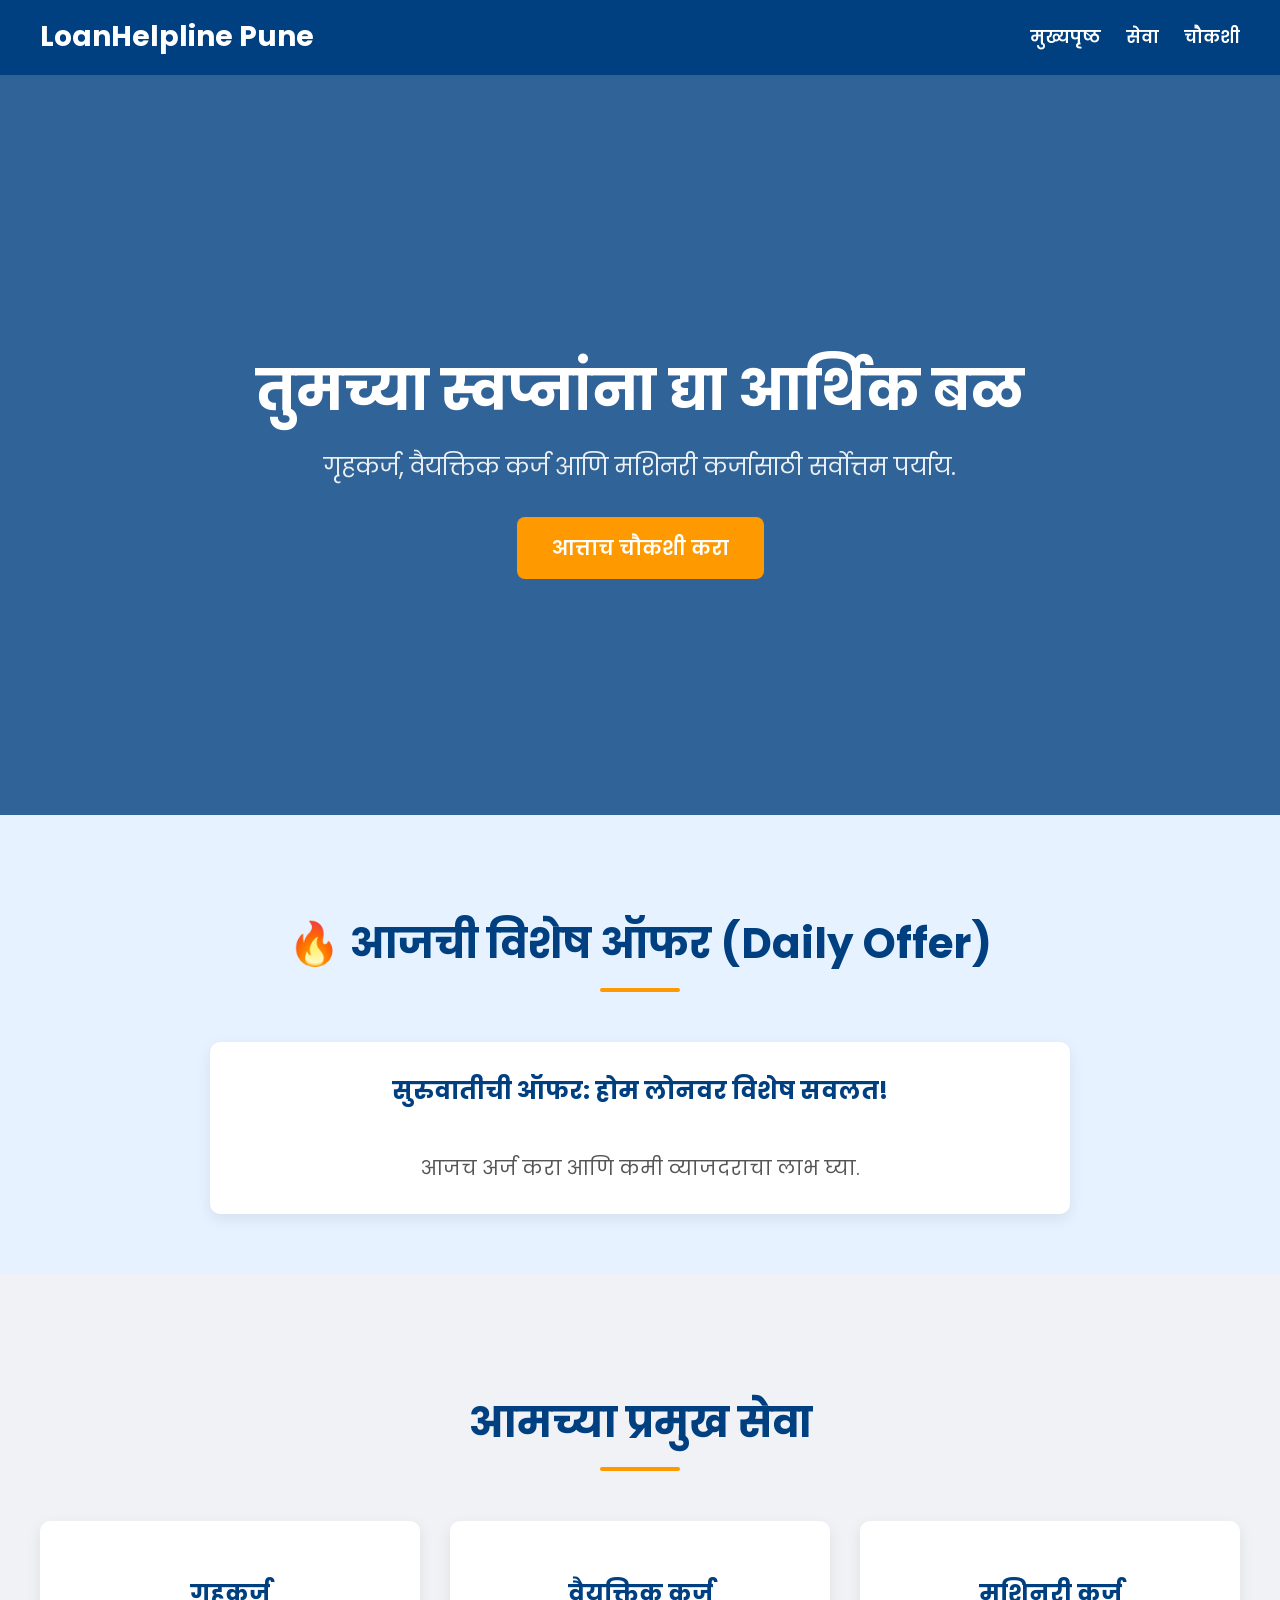
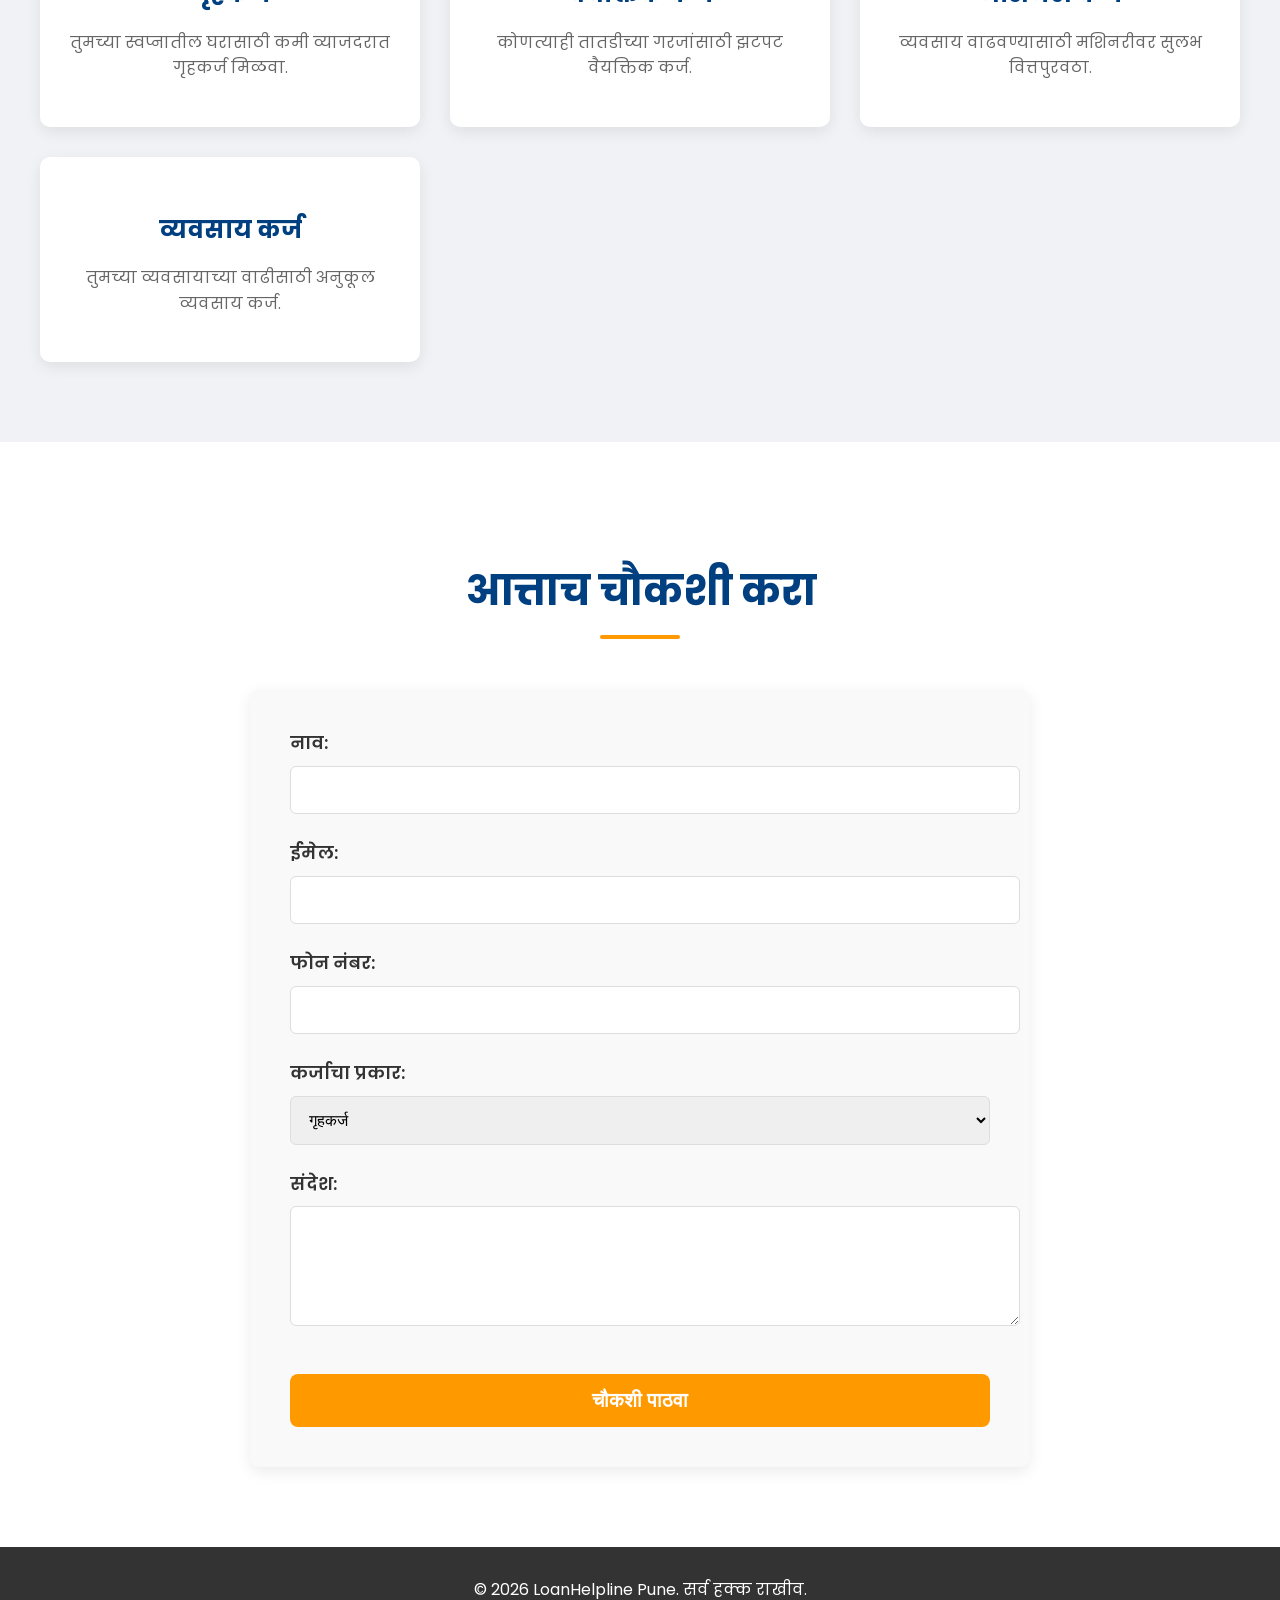
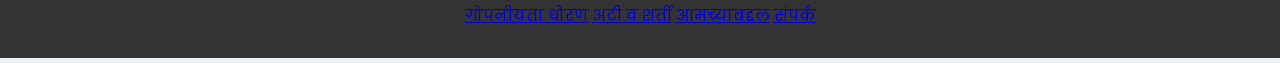
==== index.html @ b3f63c0c "Add professional legal and info pages" ====
<!DOCTYPE html>
<html lang="mr">
<head>
    <meta charset="UTF-8">
    <meta name="viewport" content="width=device-width, initial-scale=1.0">
    <title>LoanHelpline Pune - तुमचा आर्थिक सोबती</title>
    <link rel="stylesheet" href="style.css">
    <link href="https://fonts.googleapis.com/css2?family=Poppins:wght@400;600;700&display=swap" rel="stylesheet">
</head>
<body>
    <header class="main-header">
        <div class="container">
            <div class="logo">LoanHelpline Pune</div>
            <nav>
                <ul>
                    <li><a href="#hero">मुख्यपृष्ठ</a></li>
                    <li><a href="#services">सेवा</a></li>
                    <li><a href="#inquiry"> चौकशी</a></li>
                </ul>
            </nav>
        </div>
    </header>

    <section id="hero" class="hero-section">
        <div class="container">
            <div class="hero-content">
                <h1>तुमच्या स्वप्नांना द्या आर्थिक बळ</h1>
                <p>गृहकर्ज, वैयक्तिक कर्ज आणि मशिनरी कर्जासाठी सर्वोत्तम पर्याय.</p>
                <a href="#inquiry" class="btn btn-primary">आत्ताच चौकशी करा</a>
            </div>
        </div>
    </section>

    <section id="offer" class="offer-section">
        <div class="container">
            <h2 class="section-title">🔥 आजची विशेष ऑफर (Daily Offer)</h2>
            <div id="offer-content" class="offer-card">
                <p id="offer-text">माहिती लोड होत आहे...</p>
            </div>
        </div>
    </section>

    <section id="services" class="services-section">
        <div class="container">
            <h2 class="section-title">आमच्या प्रमुख सेवा</h2>
            <div class="services-grid">
                <div class="service-card">
                    <i class="icon-home"></i>
                    <h3>गृहकर्ज</h3>
                    <p>तुमच्या स्वप्नातील घरासाठी कमी व्याजदरात गृहकर्ज मिळवा.</p>
                </div>
                <div class="service-card">
                    <i class="icon-personal"></i>
                    <h3>वैयक्तिक कर्ज</h3>
                    <p>कोणत्याही तातडीच्या गरजांसाठी झटपट वैयक्तिक कर्ज.</p>
                </div>
                <div class="service-card">
                    <i class="icon-machinery"></i>
                    <h3>मशिनरी कर्ज</h3>
                    <p>व्यवसाय वाढवण्यासाठी मशिनरीवर सुलभ वित्तपुरवठा.</p>
                </div>
                <div class="service-card">
                    <i class="icon-business"></i>
                    <h3>व्यवसाय कर्ज</h3>
                    <p>तुमच्या व्यवसायाच्या वाढीसाठी अनुकूल व्यवसाय कर्ज.</p>
                </div>
            </div>
        </div>
    </section>

    <section id="inquiry" class="inquiry-section">
        <div class="container">
            <h2 class="section-title">आत्ताच चौकशी करा</h2>
            <form id="inquiry-form" class="inquiry-form">
                <div class="form-group">
                    <label for="name">नाव:</label>
                    <input type="text" id="name" name="name" required>
                </div>
                <div class="form-group">
                    <label for="email">ईमेल:</label>
                    <input type="email" id="email" name="email" required>
                </div>
                <div class="form-group">
                    <label for="phone">फोन नंबर:</label>
                    <input type="tel" id="phone" name="phone">
                </div>
                <div class="form-group">
                    <label for="loan-type">कर्जाचा प्रकार:</label>
                    <select id="loan-type" name="loan-type">
                        <option value="home">गृहकर्ज</option>
                        <option value="personal">वैयक्तिक कर्ज</option>
                        <option value="machinery">मशिनरी कर्ज</option>
                        <option value="business">व्यवसाय कर्ज</option>
                        <option value="other">इतर</option>
                    </select>
                </div>
                <div class="form-group">
                    <label for="message">संदेश:</label>
                    <textarea id="message" name="message" rows="5"></textarea>
                </div>
                <button type="submit" class="btn btn-primary">चौकशी पाठवा</button>
            </form>
        </div>
    </section>

    <footer class="main-footer">
        <div class="container">
            <p>&copy; 2026 LoanHelpline Pune. सर्व हक्क राखीव.</p>
            <p>
                <a href="privacy.html">गोपनीयता धोरण</a>
                <a href="terms.html">अटी व शर्ती</a>
                <a href="about.html">आमच्याबद्दल</a>
                <a href="contact.html">संपर्क</a>
            </p>
        </div>
    </footer>

    <script src="https://identity.netlify.app/v1/netlify-identity-widget.js"></script>
    <script>
        fetch("content/offer.json")
            .then(response => response.json())
            .then(data => {
                document.getElementById("offer-text").innerHTML = `<strong>${data.title}</strong><br>${data.description}`;
            })
            .catch(error => {
                console.error("Offer load error:", error);
                document.getElementById("offer-text").innerText = "सध्या कोणतीही नवीन ऑफर उपलब्ध नाही.";
            });

        document.getElementById("inquiry-form").addEventListener("submit", function(event) {
            event.preventDefault();
            alert("तुमची चौकशी यशस्वीरित्या पाठवली गेली आहे! आम्ही लवकरच तुमच्याशी संपर्क साधू.");
            this.reset();
        });
    </script>
</body>
</html>
---- style.css ----
body {
    font-family: 'Poppins', sans-serif;
    margin: 0;
    padding: 0;
    background-color: #f0f2f5;
    color: #333;
    line-height: 1.6;
}

.container {
    max-width: 1200px;
    margin: 0 auto;
    padding: 0 20px;
}

/* Header */
.main-header {
    background-color: #004080;
    color: #fff;
    padding: 15px 0;
    box-shadow: 0 2px 5px rgba(0, 0, 0, 0.1);
}

.main-header .container {
    display: flex;
    justify-content: space-between;
    align-items: center;
}

.logo {
    font-size: 28px;
    font-weight: 700;
}

.main-header nav ul {
    list-style: none;
    margin: 0;
    padding: 0;
    display: flex;
}

.main-header nav ul li {
    margin-left: 25px;
}

.main-header nav ul li a {
    color: #fff;
    text-decoration: none;
    font-weight: 600;
    font-size: 17px;
    transition: color 0.3s ease;
}

.main-header nav ul li a:hover {
    color: #b3d9ff;
}

/* Hero Section */
.hero-section {
    background: linear-gradient(rgba(0, 64, 128, 0.8), rgba(0, 64, 128, 0.8)), url('hero-bg.jpg') no-repeat center center/cover;
    color: #fff;
    text-align: center;
    padding: 100px 0;
    display: flex;
    align-items: center;
    justify-content: center;
    min-height: 60vh;
}

.hero-content h1 {
    font-size: 56px;
    margin-bottom: 15px;
    font-weight: 700;
    line-height: 1.2;
}

.hero-content p {
    font-size: 24px;
    margin-bottom: 30px;
    opacity: 0.9;
}

.btn {
    display: inline-block;
    background-color: #ff9900;
    color: #fff;
    padding: 15px 35px;
    border-radius: 8px;
    text-decoration: none;
    font-size: 20px;
    font-weight: 600;
    transition: background-color 0.3s ease, transform 0.3s ease;
}

.btn-primary:hover {
    background-color: #e68a00;
    transform: translateY(-3px);
}

/* Section Titles */
.section-title {
    font-size: 42px;
    color: #004080;
    text-align: center;
    margin-bottom: 50px;
    position: relative;
    padding-bottom: 15px;
}

.section-title::after {
    content: '';
    position: absolute;
    left: 50%;
    bottom: 0;
    transform: translateX(-50%);
    height: 4px;
    width: 80px;
    background-color: #ff9900;
    border-radius: 2px;
}

/* Offer Section */
.offer-section {
    padding: 60px 0;
    background-color: #e6f2ff;
}

.offer-card {
    background-color: #fff;
    border-radius: 10px;
    padding: 30px;
    box-shadow: 0 5px 15px rgba(0, 0, 0, 0.08);
    text-align: center;
    max-width: 800px;
    margin: 0 auto;
}

.offer-card p {
    font-size: 20px;
    color: #555;
    margin: 0;
}

.offer-card strong {
    color: #004080;
    font-size: 24px;
    display: block;
    margin-bottom: 10px;
}

/* Services Section */
.services-section {
    padding: 80px 0;
    background-color: #f0f2f5;
}

.services-grid {
    display: grid;
    grid-template-columns: repeat(auto-fit, minmax(280px, 1fr));
    gap: 30px;
}

.service-card {
    background-color: #fff;
    border-radius: 10px;
    padding: 30px;
    text-align: center;
    box-shadow: 0 5px 15px rgba(0, 0, 0, 0.08);
    transition: transform 0.3s ease, box-shadow 0.3s ease;
}

.service-card:hover {
    transform: translateY(-10px);
    box-shadow: 0 10px 20px rgba(0, 0, 0, 0.15);
}

.service-card i {
    font-size: 50px;
    color: #ff9900;
    margin-bottom: 20px;
}

.service-card h3 {
    font-size: 24px;
    color: #004080;
    margin-bottom: 15px;
}

.service-card p {
    font-size: 16px;
    color: #666;
}

/* Inquiry Form */
.inquiry-section {
    padding: 80px 0;
    background-color: #fff;
}

.inquiry-form {
    max-width: 700px;
    margin: 0 auto;
    padding: 40px;
    background-color: #f9f9f9;
    border-radius: 10px;
    box-shadow: 0 5px 15px rgba(0, 0, 0, 0.08);
}

.form-group {
    margin-bottom: 25px;
}

.form-group label {
    display: block;
    font-size: 18px;
    color: #333;
    margin-bottom: 8px;
    font-weight: 600;
}

.form-group input[type="text"],
.form-group input[type="email"],
.form-group input[type="tel"],
.form-group select,
.form-group textarea {
    width: 100%;
    padding: 14px;
    border: 1px solid #ddd;
    border-radius: 6px;
    font-size: 16px;
    transition: border-color 0.3s ease, box-shadow 0.3s ease;
}

.form-group input:focus,
.form-group select:focus,
.form-group textarea:focus {
    border-color: #007bff;
    box-shadow: 0 0 0 3px rgba(0, 123, 255, 0.25);
    outline: none;
}

textarea {
    resize: vertical;
}

.inquiry-form .btn-primary {
    width: 100%;
    padding: 15px;
    font-size: 20px;
    border: none;
    cursor: pointer;
    margin-top: 15px;
}

/* Footer */
.main-footer {
    background-color: #333;
    color: #fff;
    text-align: center;
    padding: 30px 0;
    font-size: 16px;
}

.main-footer p {
    margin: 0;
}

/* Responsive Design */
@media (max-width: 768px) {
    .main-header .container {
        flex-direction: column;
    }

    .main-header nav ul {
        margin-top: 15px;
    }

    .main-header nav ul li {
        margin: 0 10px;
    }

    .hero-content h1 {
        font-size: 40px;
    }

    .hero-content p {
        font-size: 18px;
    }

    .section-title {
        font-size: 32px;
    }

    .services-grid {
        grid-template-columns: 1fr;
    }
}
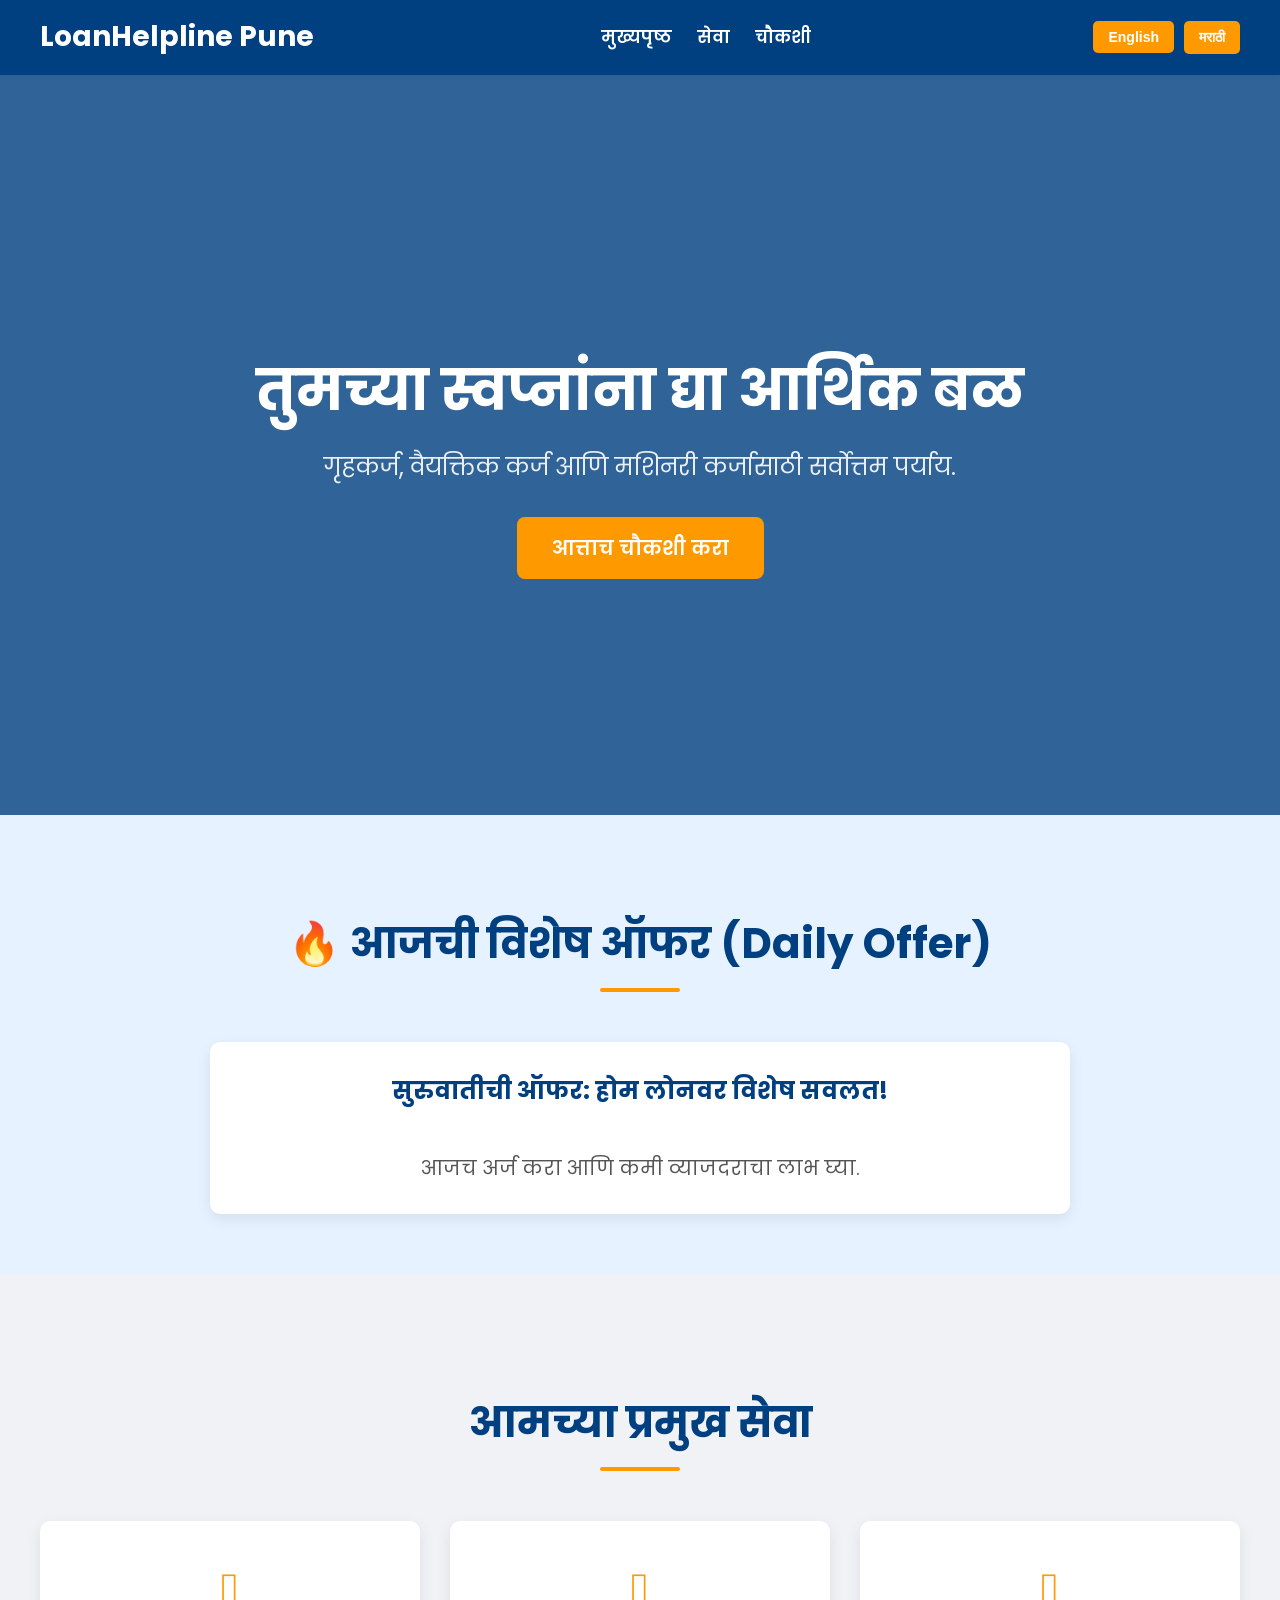
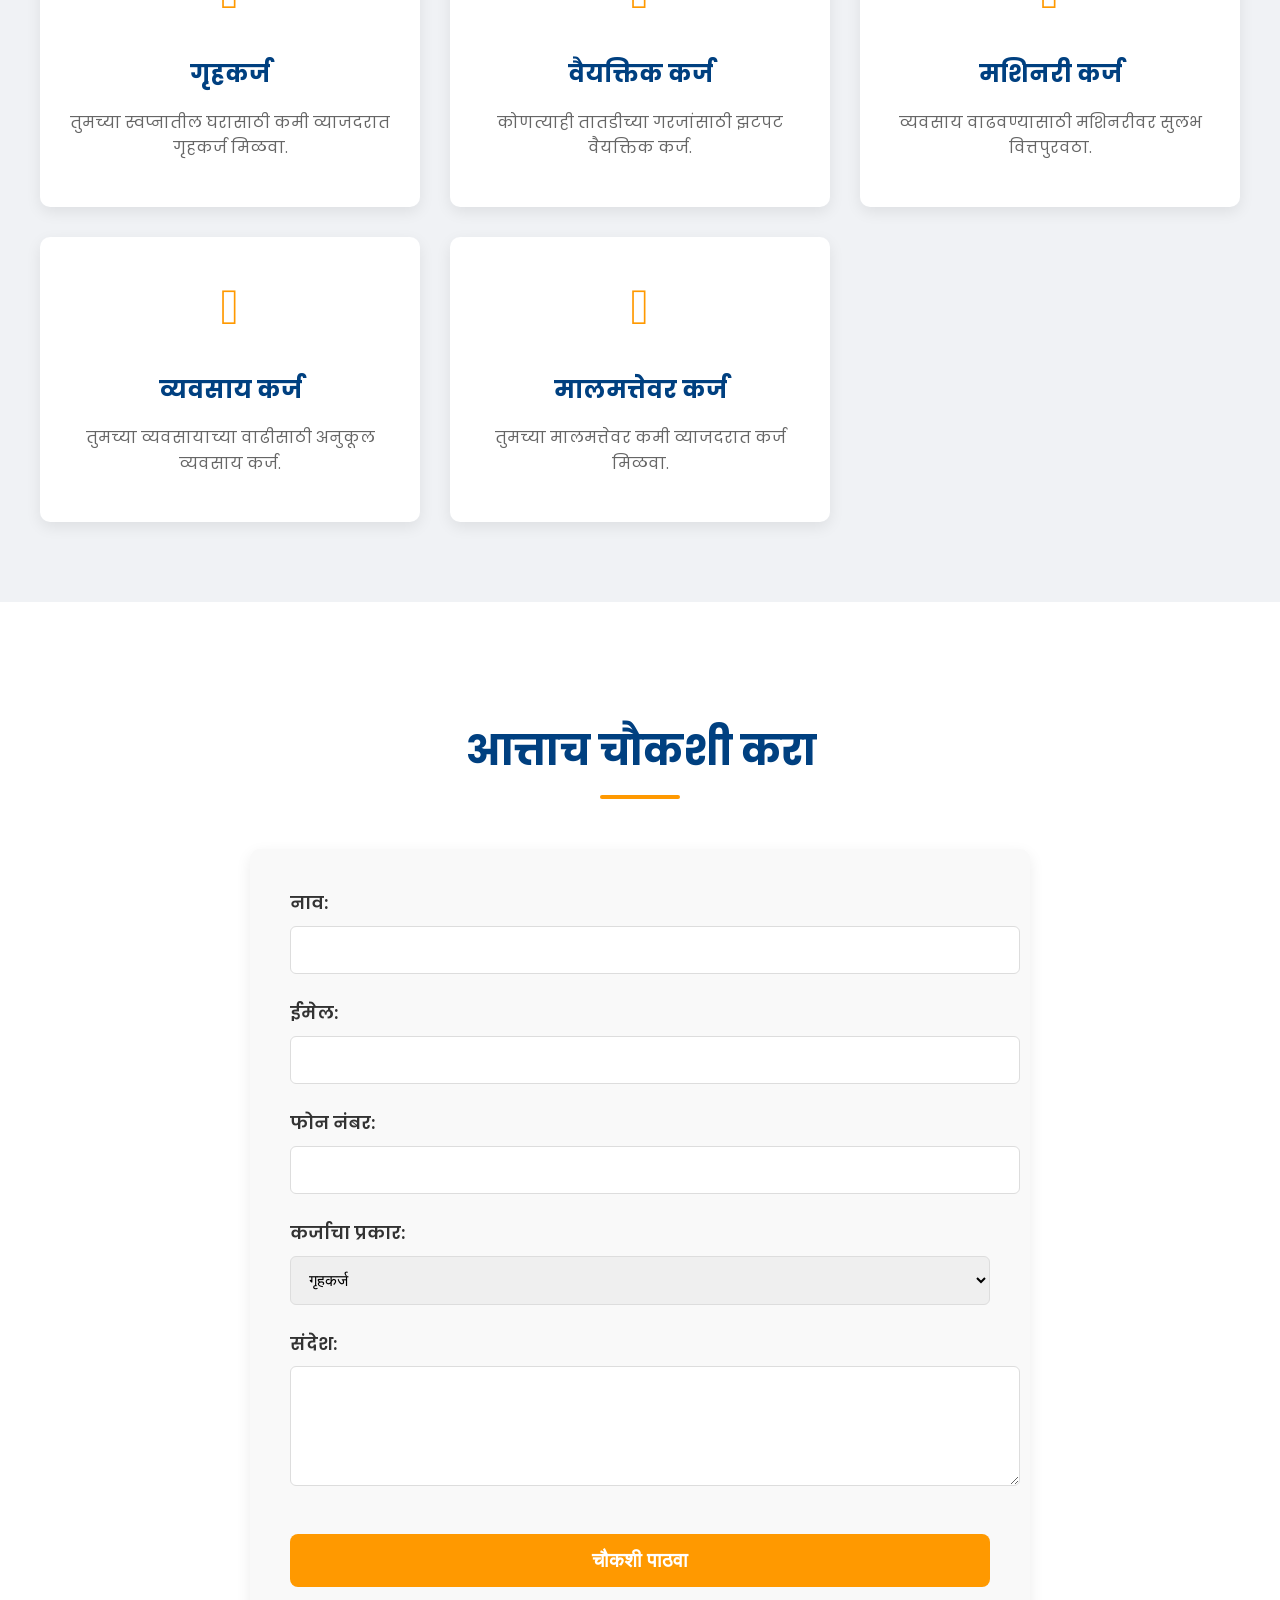
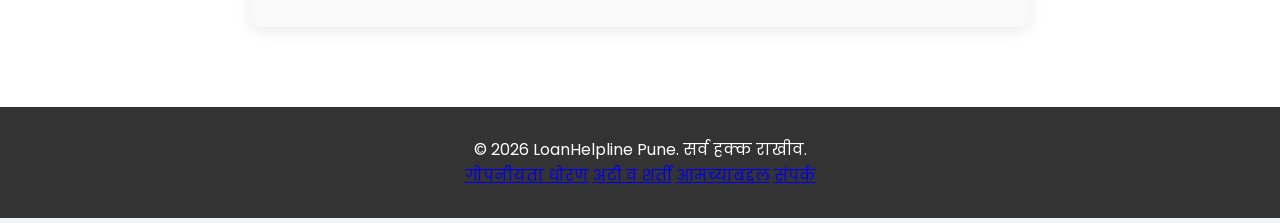
==== commit e16f691e: "Added language switcher and Loan Against Property service" ====
--- a/index.html
+++ b/index.html
@@ -18,6 +18,10 @@
                     <li><a href="#inquiry"> चौकशी</a></li>
                 </ul>
             </nav>
+            <div class="language-switcher">
+                <button class="lang-button" data-lang="en">English</button>
+                <button class="lang-button" data-lang="mr">मराठी</button>
+            </div>
         </div>
     </header>
 
@@ -63,6 +67,11 @@
                     <i class="icon-business"></i>
                     <h3>व्यवसाय कर्ज</h3>
                     <p>तुमच्या व्यवसायाच्या वाढीसाठी अनुकूल व्यवसाय कर्ज.</p>
+                </div>
+                <div class="service-card">
+                    <i class="icon-property"></i>
+                    <h3>मालमत्तेवर कर्ज</h3>
+                    <p>तुमच्या मालमत्तेवर कमी व्याजदरात कर्ज मिळवा.</p>
                 </div>
             </div>
         </div>
--- a/style.css
+++ b/style.css
@@ -178,6 +178,36 @@
     font-size: 50px;
     color: #ff9900;
     margin-bottom: 20px;
+}
+
+.icon-home::before {
+    content: '\f015'; /* Home icon */
+    font-family: 'Font Awesome 5 Free';
+    font-weight: 900;
+}
+
+.icon-personal::before {
+    content: '\f007'; /* User icon */
+    font-family: 'Font Awesome 5 Free';
+    font-weight: 900;
+}
+
+.icon-machinery::before {
+    content: '\f0ad'; /* Wrench icon or similar for machinery */
+    font-family: 'Font Awesome 5 Free';
+    font-weight: 900;
+}
+
+.icon-business::before {
+    content: '\f275'; /* Briefcase icon or similar for business */
+    font-family: 'Font Awesome 5 Free';
+    font-weight: 900;
+}
+
+.icon-property::before {
+    content: '\f1ad'; /* Building/bank icon or similar for property */
+    font-family: 'Font Awesome 5 Free';
+    font-weight: 900;
 }
 
 .service-card h3 {
@@ -295,3 +325,48 @@
         grid-template-columns: 1fr;
     }
 }
+
+/* Language Switcher */
+.language-switcher {
+    display: flex;
+    gap: 10px;
+    align-items: center;
+    margin-left: 20px; /* Adjust spacing from navigation */
+}
+
+.lang-button {
+    background-color: #ff9900; /* Primary accent color */
+    color: #fff;
+    border: none;
+    padding: 8px 15px;
+    border-radius: 5px;
+    cursor: pointer;
+    font-size: 14px;
+    font-weight: 600;
+    transition: background-color 0.3s ease, transform 0.2s ease;
+}
+
+.lang-button:hover {
+    background-color: #e68a00; /* Darker shade on hover */
+    transform: translateY(-2px);
+}
+
+/* Adjust header container for language switcher */
+.main-header .container {
+    justify-content: space-between;
+    align-items: center;
+    flex-wrap: wrap; /* Allow items to wrap on smaller screens */
+}
+
+/* Responsive adjustments for language switcher */
+@media (max-width: 768px) {
+    .main-header .container {
+        flex-direction: column;
+        gap: 15px;
+    }
+
+    .language-switcher {
+        margin-left: 0;
+        margin-top: 15px;
+    }
+}
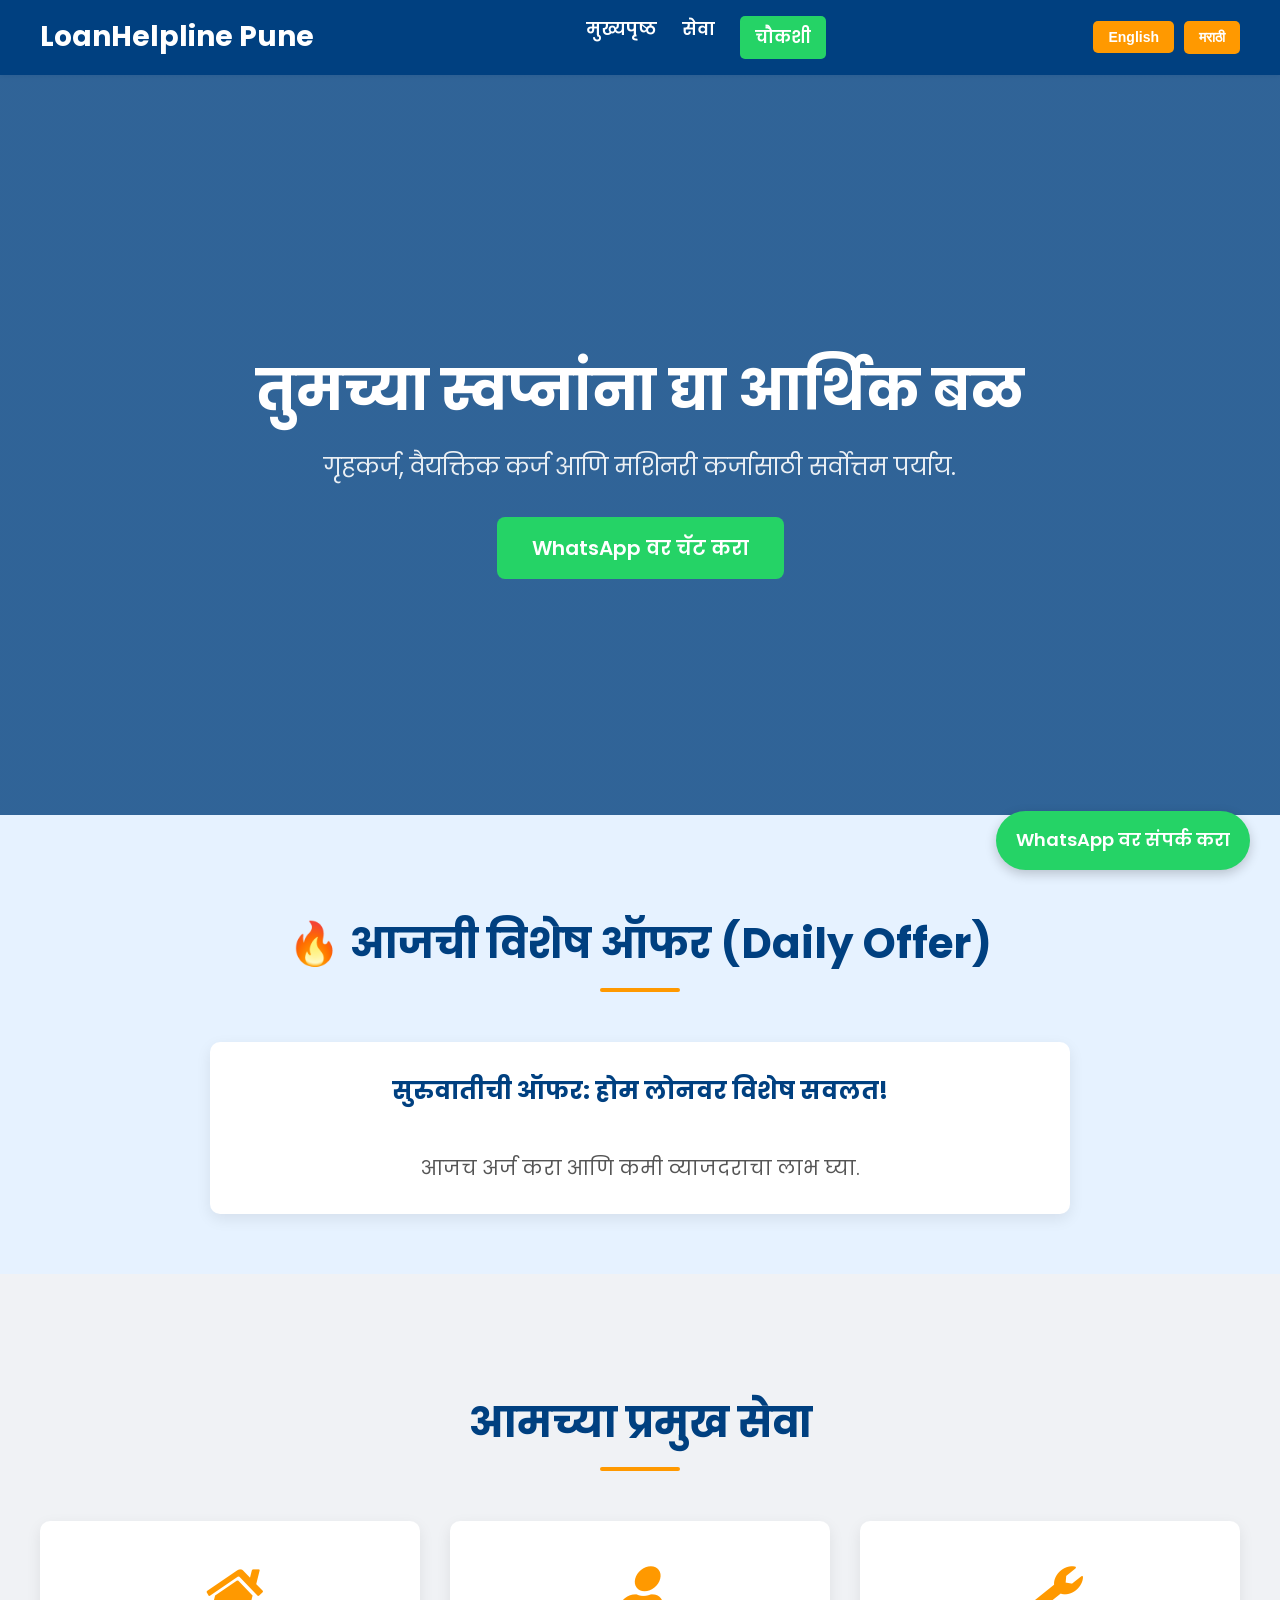
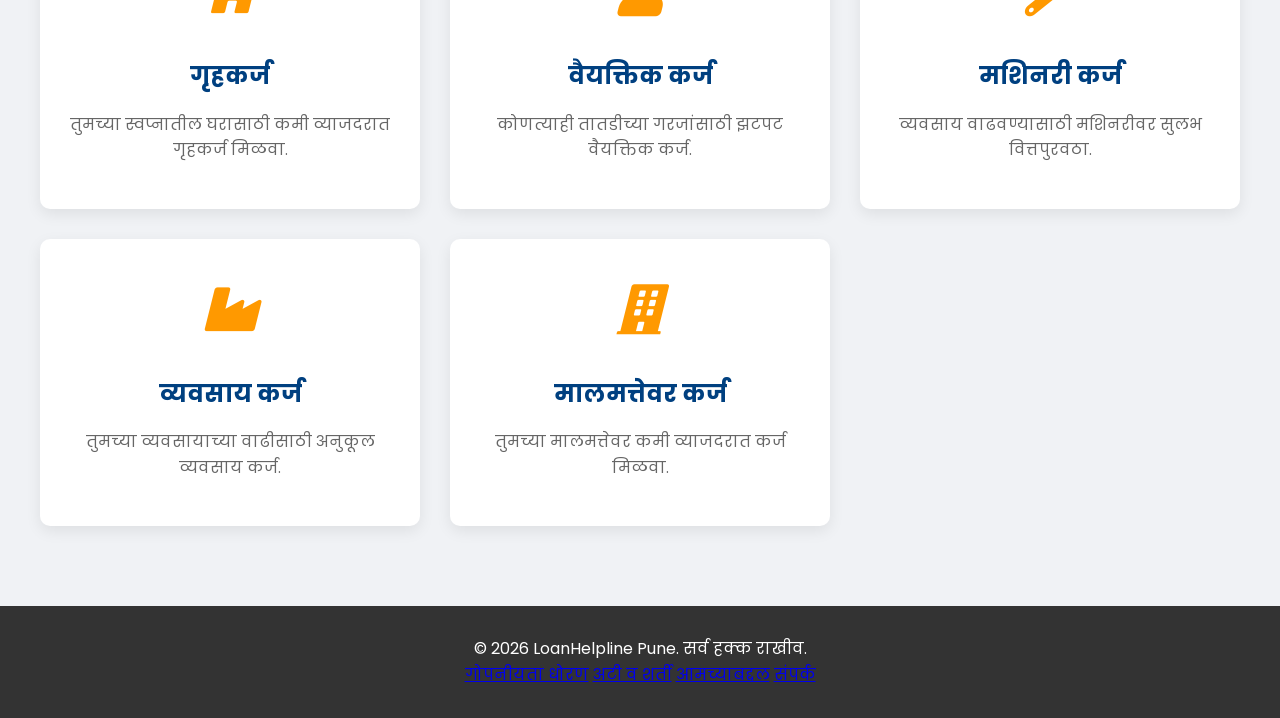
==== commit dd4500df: "Added full bilingual language switcher and WhatsApp bot integration" ====
--- a/index.html
+++ b/index.html
@@ -6,6 +6,7 @@
     <title>LoanHelpline Pune - तुमचा आर्थिक सोबती</title>
     <link rel="stylesheet" href="style.css">
     <link href="https://fonts.googleapis.com/css2?family=Poppins:wght@400;600;700&display=swap" rel="stylesheet">
+    <link rel="stylesheet" href="https://cdnjs.cloudflare.com/ajax/libs/font-awesome/5.15.4/css/all.min.css">
 </head>
 <body>
     <header class="main-header">
@@ -13,14 +14,14 @@
             <div class="logo">LoanHelpline Pune</div>
             <nav>
                 <ul>
-                    <li><a href="#hero">मुख्यपृष्ठ</a></li>
-                    <li><a href="#services">सेवा</a></li>
-                    <li><a href="#inquiry"> चौकशी</a></li>
+                    <li><a href="#hero" data-key="home-nav">मुख्यपृष्ठ</a></li>
+                    <li><a href="#services" data-key="services-nav">सेवा</a></li>
+                    <li><a href="https://wa.me/919604403772?text=नमस्कार,%20मला%20लोनबद्दल%20माहिती%20हवी%20आहे" target="_blank" class="whatsapp-nav-btn" data-key="inquiry-nav"><i class="fab fa-whatsapp"></i> चौकशी</a></li>
                 </ul>
             </nav>
             <div class="language-switcher">
-                <button class="lang-button" data-lang="en">English</button>
-                <button class="lang-button" data-lang="mr">मराठी</button>
+                <button class="lang-button" data-lang="en" data-key="english-button">English</button>
+                <button class="lang-button" data-lang="mr" data-key="marathi-button">मराठी</button>
             </div>
         </div>
     </header>
@@ -28,119 +29,76 @@
     <section id="hero" class="hero-section">
         <div class="container">
             <div class="hero-content">
-                <h1>तुमच्या स्वप्नांना द्या आर्थिक बळ</h1>
-                <p>गृहकर्ज, वैयक्तिक कर्ज आणि मशिनरी कर्जासाठी सर्वोत्तम पर्याय.</p>
-                <a href="#inquiry" class="btn btn-primary">आत्ताच चौकशी करा</a>
+                <h1 data-key="hero-heading">तुमच्या स्वप्नांना द्या आर्थिक बळ</h1>
+                <p data-key="hero-subheading">गृहकर्ज, वैयक्तिक कर्ज आणि मशिनरी कर्जासाठी सर्वोत्तम पर्याय.</p>
+                <a href="https://wa.me/919604403772?text=नमस्कार,%20मला%20लोनबद्दल%20माहिती%20हवी%20आहे" target="_blank" class="btn btn-primary whatsapp-hero-btn" data-key="hero-whatsapp-button"><i class="fab fa-whatsapp"></i> WhatsApp वर चॅट करा</a>
             </div>
         </div>
     </section>
 
     <section id="offer" class="offer-section">
         <div class="container">
-            <h2 class="section-title">🔥 आजची विशेष ऑफर (Daily Offer)</h2>
+            <h2 class="section-title" data-key="offer-title">🔥 आजची विशेष ऑफर (Daily Offer)</h2>
             <div id="offer-content" class="offer-card">
-                <p id="offer-text">माहिती लोड होत आहे...</p>
+                <p id="offer-text" data-key="offer-loading">माहिती लोड होत आहे...</p>
             </div>
         </div>
     </section>
 
     <section id="services" class="services-section">
         <div class="container">
-            <h2 class="section-title">आमच्या प्रमुख सेवा</h2>
+            <h2 class="section-title" data-key="services-title">आमच्या प्रमुख सेवा</h2>
             <div class="services-grid">
                 <div class="service-card">
                     <i class="icon-home"></i>
-                    <h3>गृहकर्ज</h3>
-                    <p>तुमच्या स्वप्नातील घरासाठी कमी व्याजदरात गृहकर्ज मिळवा.</p>
+                    <h3 data-key="home-loan-title">गृहकर्ज</h3>
+                    <p data-key="home-loan-description">तुमच्या स्वप्नातील घरासाठी कमी व्याजदरात गृहकर्ज मिळवा.</p>
                 </div>
                 <div class="service-card">
                     <i class="icon-personal"></i>
-                    <h3>वैयक्तिक कर्ज</h3>
-                    <p>कोणत्याही तातडीच्या गरजांसाठी झटपट वैयक्तिक कर्ज.</p>
+                    <h3 data-key="personal-loan-title">वैयक्तिक कर्ज</h3>
+                    <p data-key="personal-loan-description">कोणत्याही तातडीच्या गरजांसाठी झटपट वैयक्तिक कर्ज.</p>
                 </div>
                 <div class="service-card">
                     <i class="icon-machinery"></i>
-                    <h3>मशिनरी कर्ज</h3>
-                    <p>व्यवसाय वाढवण्यासाठी मशिनरीवर सुलभ वित्तपुरवठा.</p>
+                    <h3 data-key="machinery-loan-title">मशिनरी कर्ज</h3>
+                    <p data-key="machinery-loan-description">व्यवसाय वाढवण्यासाठी मशिनरीवर सुलभ वित्तपुरवठा.</p>
                 </div>
                 <div class="service-card">
                     <i class="icon-business"></i>
-                    <h3>व्यवसाय कर्ज</h3>
-                    <p>तुमच्या व्यवसायाच्या वाढीसाठी अनुकूल व्यवसाय कर्ज.</p>
+                    <h3 data-key="business-loan-title">व्यवसाय कर्ज</h3>
+                    <p data-key="business-loan-description">तुमच्या व्यवसायाच्या वाढीसाठी अनुकूल व्यवसाय कर्ज.</p>
                 </div>
                 <div class="service-card">
                     <i class="icon-property"></i>
-                    <h3>मालमत्तेवर कर्ज</h3>
-                    <p>तुमच्या मालमत्तेवर कमी व्याजदरात कर्ज मिळवा.</p>
+                    <h3 data-key="property-loan-title">मालमत्तेवर कर्ज</h3>
+                    <p data-key="property-loan-description">तुमच्या मालमत्तेवर कमी व्याजदरात कर्ज मिळवा.</p>
                 </div>
             </div>
         </div>
     </section>
 
-    <section id="inquiry" class="inquiry-section">
-        <div class="container">
-            <h2 class="section-title">आत्ताच चौकशी करा</h2>
-            <form id="inquiry-form" class="inquiry-form">
-                <div class="form-group">
-                    <label for="name">नाव:</label>
-                    <input type="text" id="name" name="name" required>
-                </div>
-                <div class="form-group">
-                    <label for="email">ईमेल:</label>
-                    <input type="email" id="email" name="email" required>
-                </div>
-                <div class="form-group">
-                    <label for="phone">फोन नंबर:</label>
-                    <input type="tel" id="phone" name="phone">
-                </div>
-                <div class="form-group">
-                    <label for="loan-type">कर्जाचा प्रकार:</label>
-                    <select id="loan-type" name="loan-type">
-                        <option value="home">गृहकर्ज</option>
-                        <option value="personal">वैयक्तिक कर्ज</option>
-                        <option value="machinery">मशिनरी कर्ज</option>
-                        <option value="business">व्यवसाय कर्ज</option>
-                        <option value="other">इतर</option>
-                    </select>
-                </div>
-                <div class="form-group">
-                    <label for="message">संदेश:</label>
-                    <textarea id="message" name="message" rows="5"></textarea>
-                </div>
-                <button type="submit" class="btn btn-primary">चौकशी पाठवा</button>
-            </form>
-        </div>
-    </section>
+
 
     <footer class="main-footer">
         <div class="container">
-            <p>&copy; 2026 LoanHelpline Pune. सर्व हक्क राखीव.</p>
+            <p data-key="footer-copy">&copy; 2026 LoanHelpline Pune. सर्व हक्क राखीव.</p>
             <p>
-                <a href="privacy.html">गोपनीयता धोरण</a>
-                <a href="terms.html">अटी व शर्ती</a>
-                <a href="about.html">आमच्याबद्दल</a>
-                <a href="contact.html">संपर्क</a>
+                <a href="privacy.html" data-key="privacy-policy">गोपनीयता धोरण</a>
+                <a href="terms.html" data-key="terms-conditions">अटी व शर्ती</a>
+                <a href="about.html" data-key="about-us">आमच्याबद्दल</a>
+                <a href="contact.html" data-key="contact-us">संपर्क</a>
             </p>
         </div>
     </footer>
 
+
+    <!-- Floating WhatsApp Button -->
+    <a href="https://wa.me/919604403772?text=नमस्कार,%20मला%20लोनबद्दल%20माहिती%20हवी%20आहे" target="_blank" class="floating-whatsapp-btn" data-key="whatsapp-btn">
+        <i class="fab fa-whatsapp"></i> <span class="whatsapp-btn-text">WhatsApp वर संपर्क करा</span>
+    </a>
+
     <script src="https://identity.netlify.app/v1/netlify-identity-widget.js"></script>
-    <script>
-        fetch("content/offer.json")
-            .then(response => response.json())
-            .then(data => {
-                document.getElementById("offer-text").innerHTML = `<strong>${data.title}</strong><br>${data.description}`;
-            })
-            .catch(error => {
-                console.error("Offer load error:", error);
-                document.getElementById("offer-text").innerText = "सध्या कोणतीही नवीन ऑफर उपलब्ध नाही.";
-            });
-
-        document.getElementById("inquiry-form").addEventListener("submit", function(event) {
-            event.preventDefault();
-            alert("तुमची चौकशी यशस्वीरित्या पाठवली गेली आहे! आम्ही लवकरच तुमच्याशी संपर्क साधू.");
-            this.reset();
-        });
-    </script>
+    <script src="script.js"></script>
 </body>
 </html>
--- a/style.css
+++ b/style.css
@@ -221,66 +221,7 @@
     color: #666;
 }
 
-/* Inquiry Form */
-.inquiry-section {
-    padding: 80px 0;
-    background-color: #fff;
-}
-
-.inquiry-form {
-    max-width: 700px;
-    margin: 0 auto;
-    padding: 40px;
-    background-color: #f9f9f9;
-    border-radius: 10px;
-    box-shadow: 0 5px 15px rgba(0, 0, 0, 0.08);
-}
-
-.form-group {
-    margin-bottom: 25px;
-}
-
-.form-group label {
-    display: block;
-    font-size: 18px;
-    color: #333;
-    margin-bottom: 8px;
-    font-weight: 600;
-}
-
-.form-group input[type="text"],
-.form-group input[type="email"],
-.form-group input[type="tel"],
-.form-group select,
-.form-group textarea {
-    width: 100%;
-    padding: 14px;
-    border: 1px solid #ddd;
-    border-radius: 6px;
-    font-size: 16px;
-    transition: border-color 0.3s ease, box-shadow 0.3s ease;
-}
-
-.form-group input:focus,
-.form-group select:focus,
-.form-group textarea:focus {
-    border-color: #007bff;
-    box-shadow: 0 0 0 3px rgba(0, 123, 255, 0.25);
-    outline: none;
-}
-
-textarea {
-    resize: vertical;
-}
-
-.inquiry-form .btn-primary {
-    width: 100%;
-    padding: 15px;
-    font-size: 20px;
-    border: none;
-    cursor: pointer;
-    margin-top: 15px;
-}
+
 
 /* Footer */
 .main-footer {
@@ -370,3 +311,91 @@
         margin-top: 15px;
     }
 }
+
+/* WhatsApp Buttons */
+.whatsapp-nav-btn {
+    display: flex;
+    align-items: center;
+    gap: 5px;
+    background-color: #25D366; /* WhatsApp Green */
+    color: #fff;
+    padding: 8px 15px;
+    border-radius: 5px;
+    text-decoration: none;
+    font-weight: 600;
+    transition: background-color 0.3s ease;
+}
+
+.whatsapp-nav-btn:hover {
+    background-color: #1DA851;
+}
+
+.whatsapp-hero-btn {
+    display: inline-flex;
+    align-items: center;
+    gap: 10px;
+    background-color: #25D366; /* WhatsApp Green */
+    padding: 15px 35px;
+    border-radius: 8px;
+    text-decoration: none;
+    font-size: 20px;
+    font-weight: 600;
+    color: #fff;
+    transition: background-color 0.3s ease, transform 0.3s ease;
+}
+
+.whatsapp-hero-btn:hover {
+    background-color: #1DA851;
+    transform: translateY(-3px);
+}
+
+.whatsapp-hero-btn i {
+    font-size: 24px;
+}
+
+.floating-whatsapp-btn {
+    position: fixed;
+    bottom: 30px;
+    right: 30px;
+    background-color: #25D366; /* WhatsApp Green */
+    color: #fff;
+    border-radius: 50px; /* Make it circular */
+    padding: 15px 20px;
+    display: flex;
+    align-items: center;
+    justify-content: center;
+    box-shadow: 0 4px 12px rgba(0, 0, 0, 0.2);
+    z-index: 1000; /* Ensure it's above other content */
+    text-decoration: none;
+    font-size: 18px;
+    font-weight: 600;
+    transition: background-color 0.3s ease, transform 0.3s ease;
+}
+
+.floating-whatsapp-btn i {
+    font-size: 28px;
+    margin-right: 10px;
+}
+
+.floating-whatsapp-btn:hover {
+    background-color: #1DA851;
+    transform: scale(1.05);
+}
+
+/* Hide text on small screens for floating button */
+@media (max-width: 600px) {
+    .floating-whatsapp-btn {
+        padding: 15px;
+        border-radius: 50%;
+        width: 50px;
+        height: 50px;
+    }
+
+    .floating-whatsapp-btn .whatsapp-btn-text {
+        display: none;
+    }
+
+    .floating-whatsapp-btn i {
+        margin-right: 0;
+    }
+}
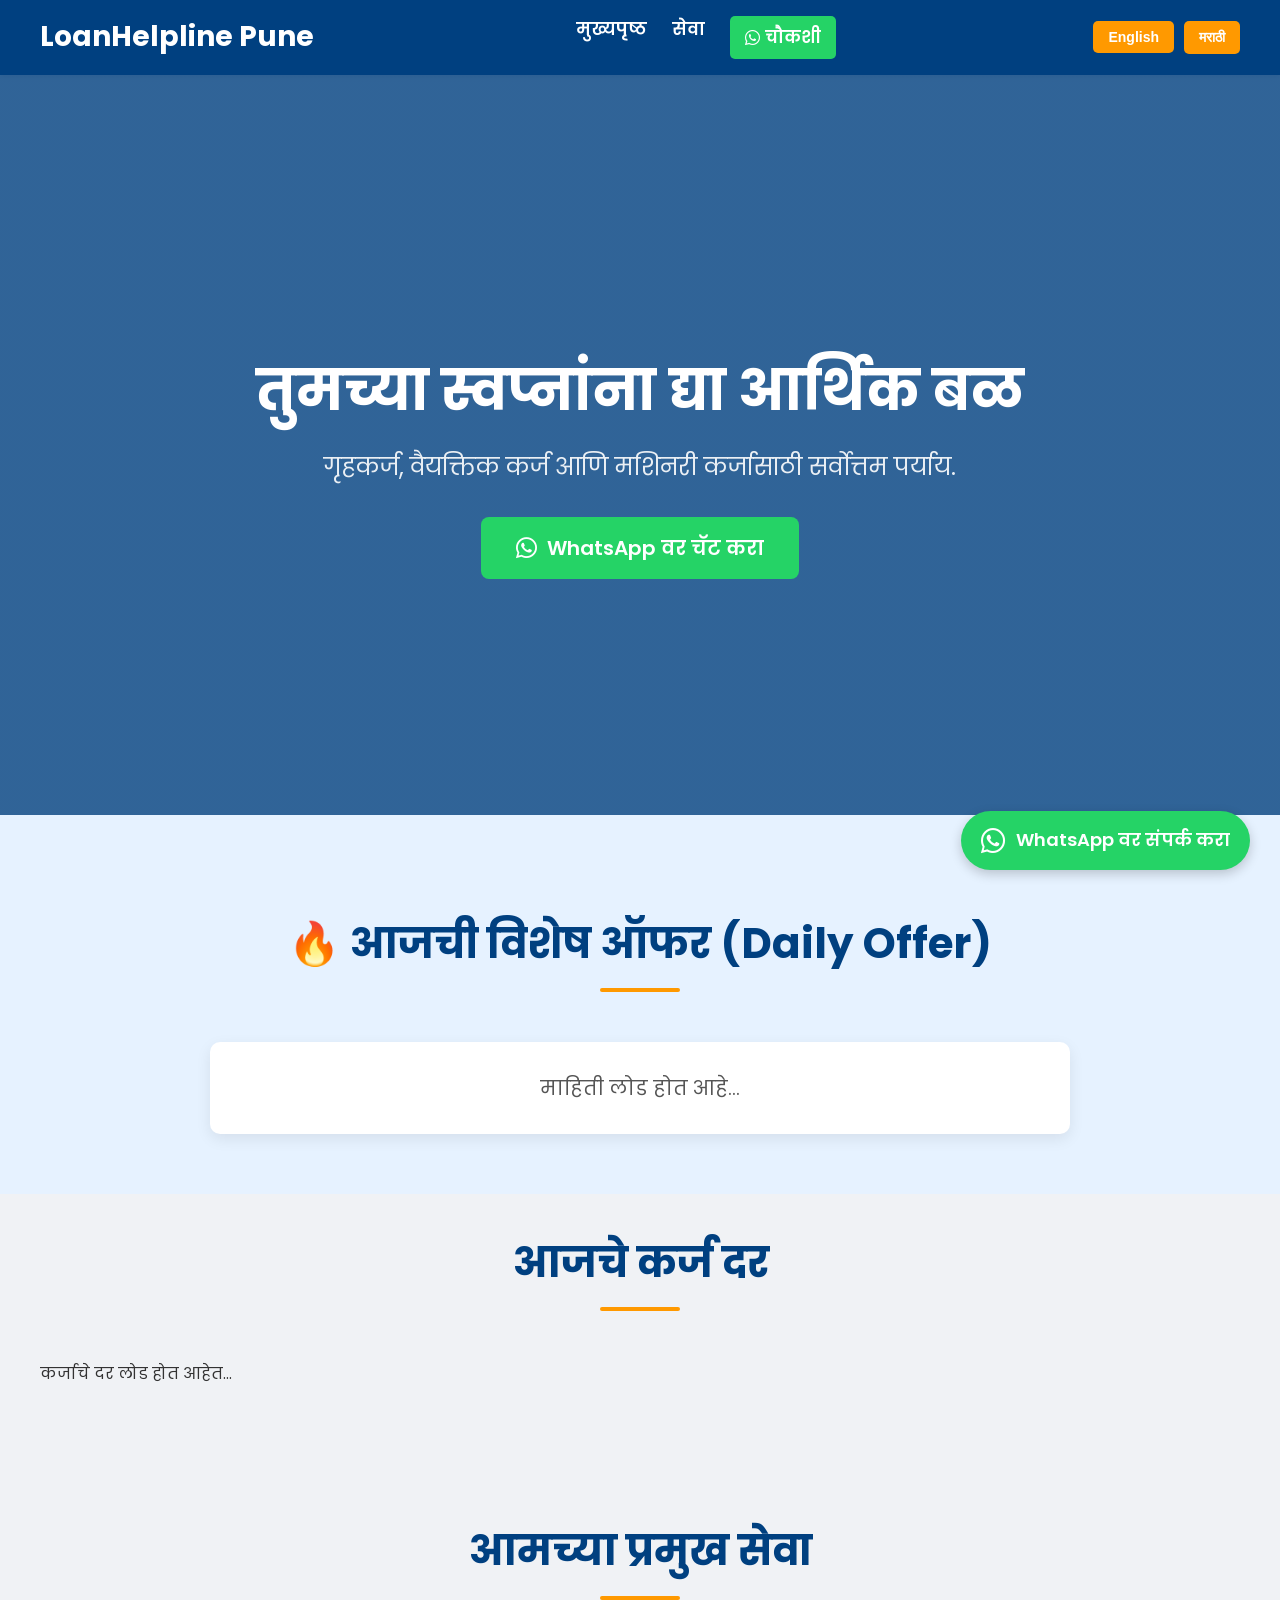
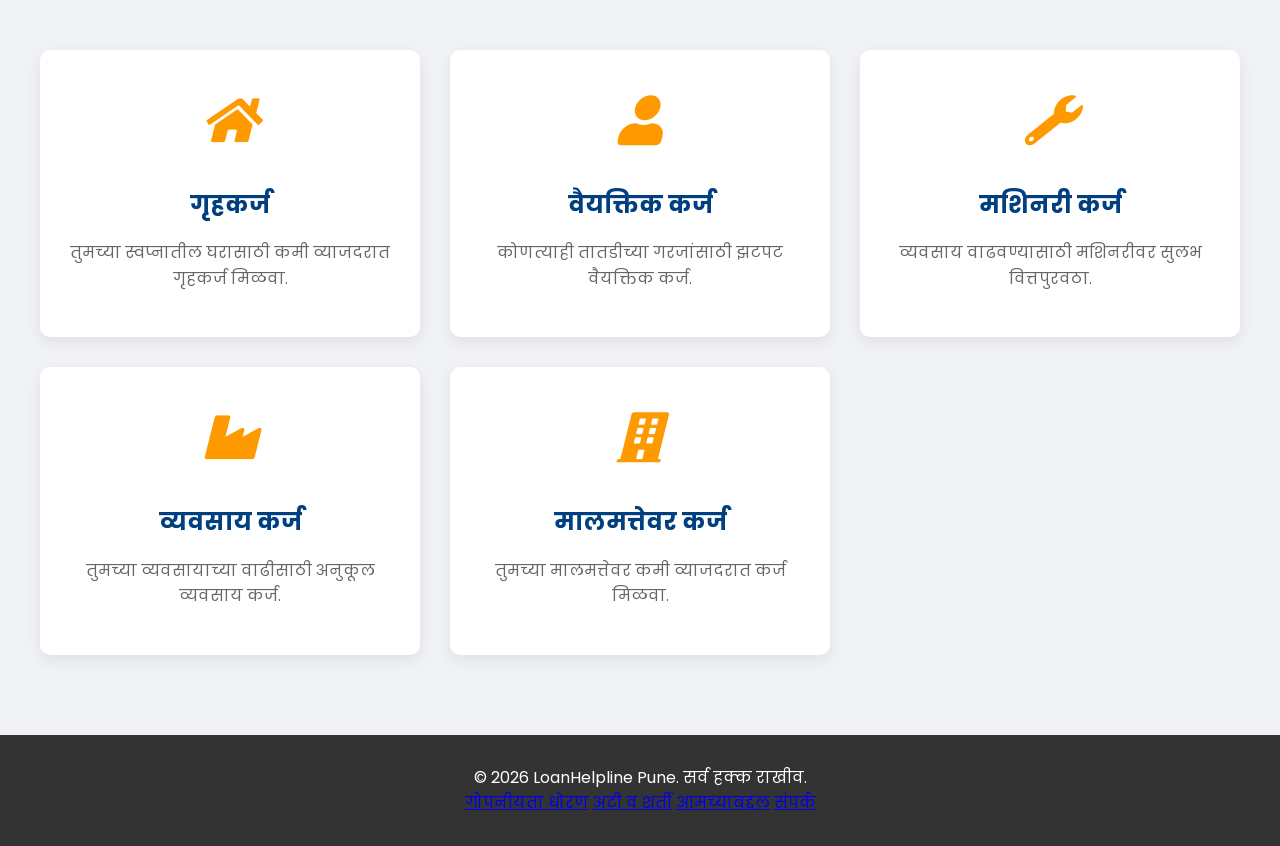
==== commit 4e27da1d: "Update website" ====
--- a/index.html
+++ b/index.html
@@ -41,6 +41,16 @@
             <h2 class="section-title" data-key="offer-title">🔥 आजची विशेष ऑफर (Daily Offer)</h2>
             <div id="offer-content" class="offer-card">
                 <p id="offer-text" data-key="offer-loading">माहिती लोड होत आहे...</p>
+            </div>
+        </div>
+    </section>
+
+    <section id="loan-rates" class="loan-rates-section">
+        <div class="container">
+            <h2 class="section-title" data-key="loan-rates-title">आजचे कर्ज दर</h2>
+            <div id="loan-rates-content" class="loan-rates-grid">
+                <!-- Loan rates will be loaded here by JavaScript -->
+                <p data-key="loan-rates-loading">कर्जाचे दर लोड होत आहेत...</p>
             </div>
         </div>
     </section>
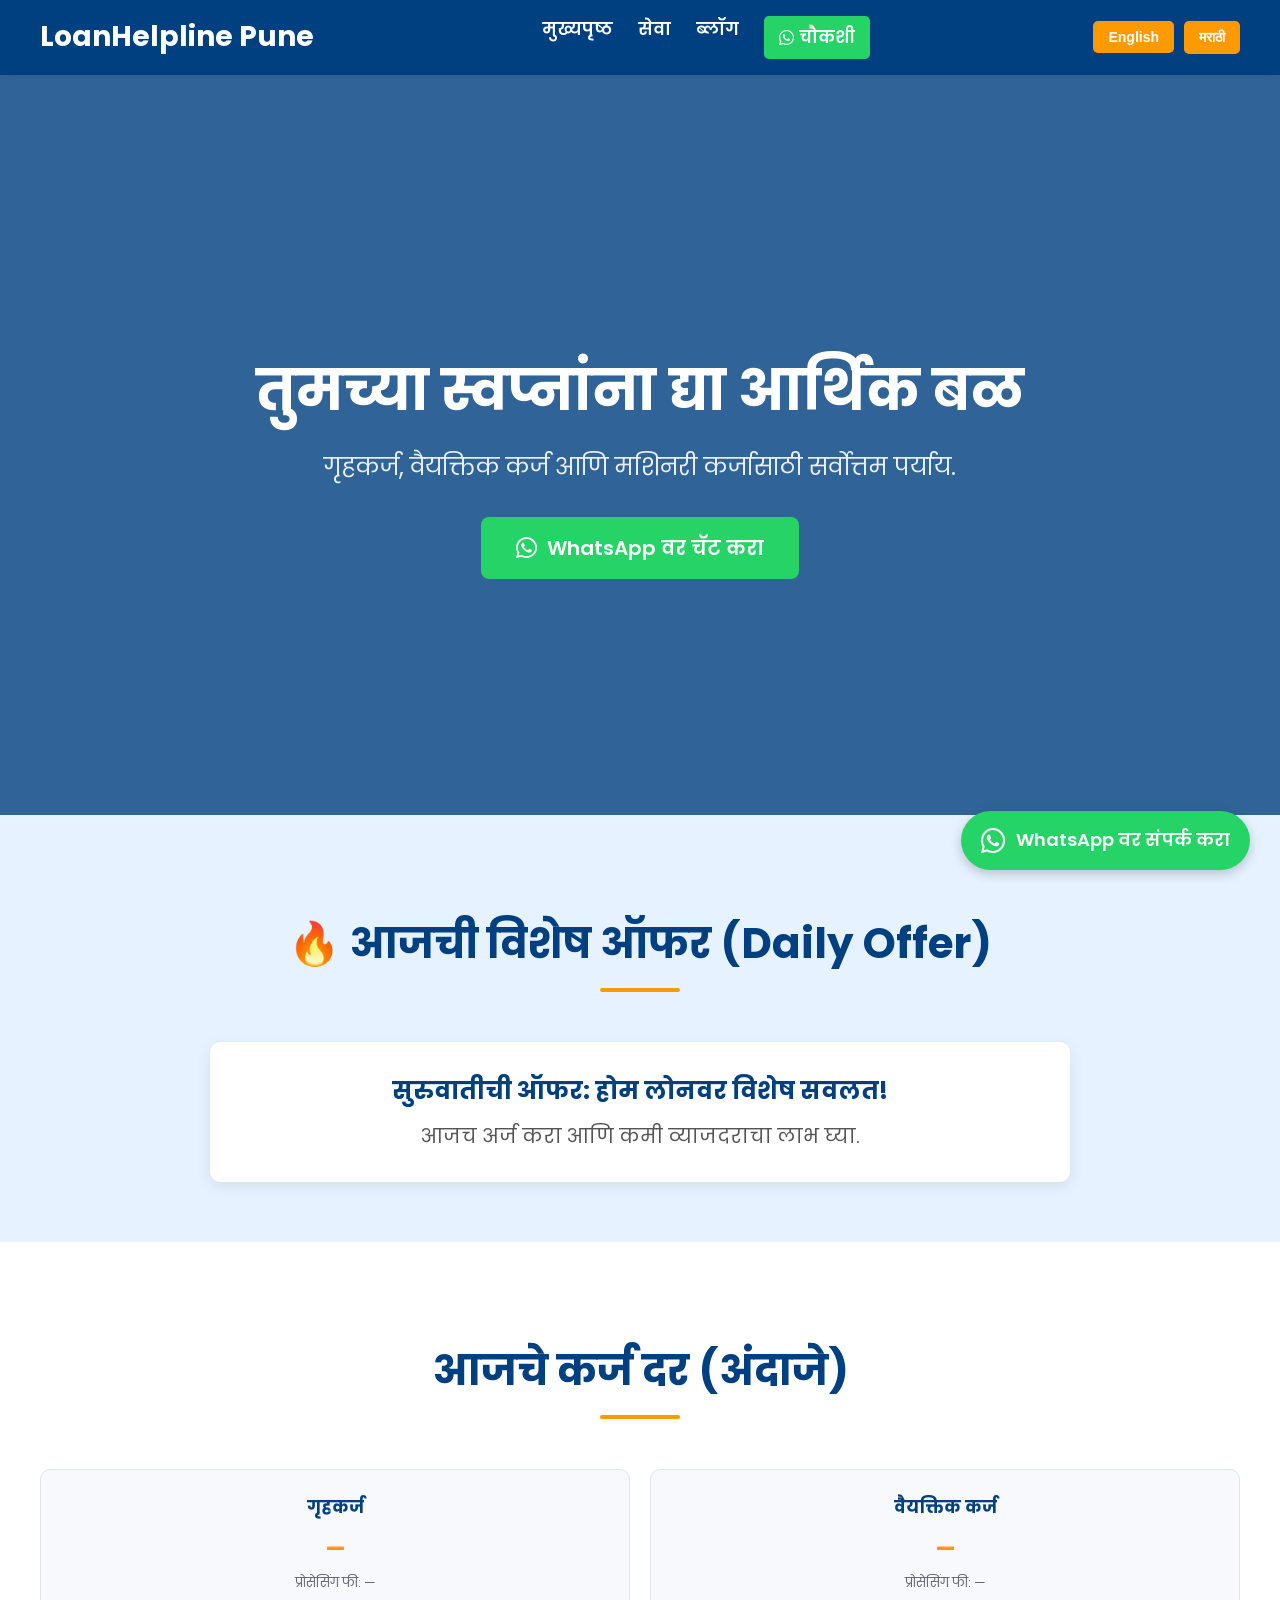
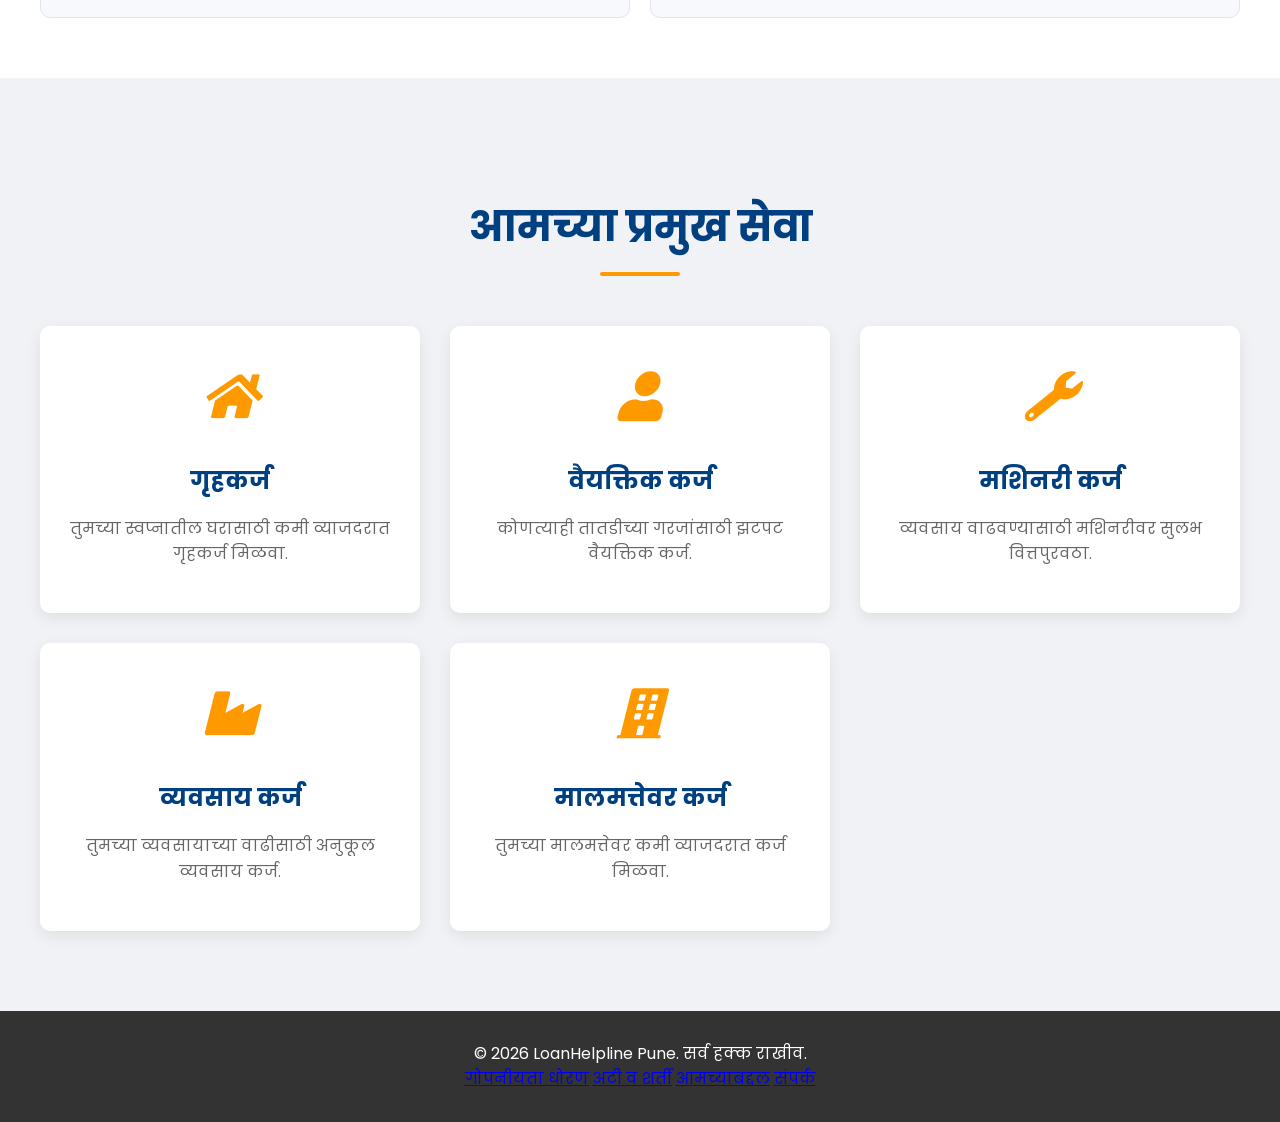
==== commit a63e9ca7: "Add files via upload" ====
--- a/index.html
+++ b/index.html
@@ -16,6 +16,7 @@
                 <ul>
                     <li><a href="#hero" data-key="home-nav">मुख्यपृष्ठ</a></li>
                     <li><a href="#services" data-key="services-nav">सेवा</a></li>
+                    <li><a href="blog/index.html">ब्लॉग</a></li>
                     <li><a href="https://wa.me/919604403772?text=नमस्कार,%20मला%20लोनबद्दल%20माहिती%20हवी%20आहे" target="_blank" class="whatsapp-nav-btn" data-key="inquiry-nav"><i class="fab fa-whatsapp"></i> चौकशी</a></li>
                 </ul>
             </nav>
--- a/style.css
+++ b/style.css
@@ -399,3 +399,50 @@
         margin-right: 0;
     }
 }
+
+/* ---------- Rate cards (added — supports the fixed script.js rendering) ---------- */
+.loan-rates-section {
+    padding: 60px 0;
+    background-color: #fff;
+}
+.loan-rates-grid-inner {
+    display: grid;
+    grid-template-columns: repeat(auto-fit, minmax(220px, 1fr));
+    gap: 20px;
+    margin-top: 10px;
+}
+.rate-card {
+    background: #f7f9fc;
+    border: 1px solid #e1e6ee;
+    border-radius: 10px;
+    padding: 24px 20px;
+    text-align: center;
+}
+.rate-card h3 {
+    margin: 0 0 10px;
+    font-size: 17px;
+    color: #004080;
+}
+.rate-card .rate-figure {
+    font-size: 22px;
+    font-weight: 700;
+    color: #ff9900;
+    margin: 0 0 6px;
+}
+.rate-card .rate-sub {
+    font-size: 13px;
+    color: #667;
+    margin: 0;
+}
+.rates-verified, .rates-note {
+    text-align: center;
+    font-size: 13px;
+    color: #778;
+    margin-top: 18px;
+}
+.rates-note {
+    max-width: 620px;
+    margin-left: auto;
+    margin-right: auto;
+    line-height: 1.6;
+}
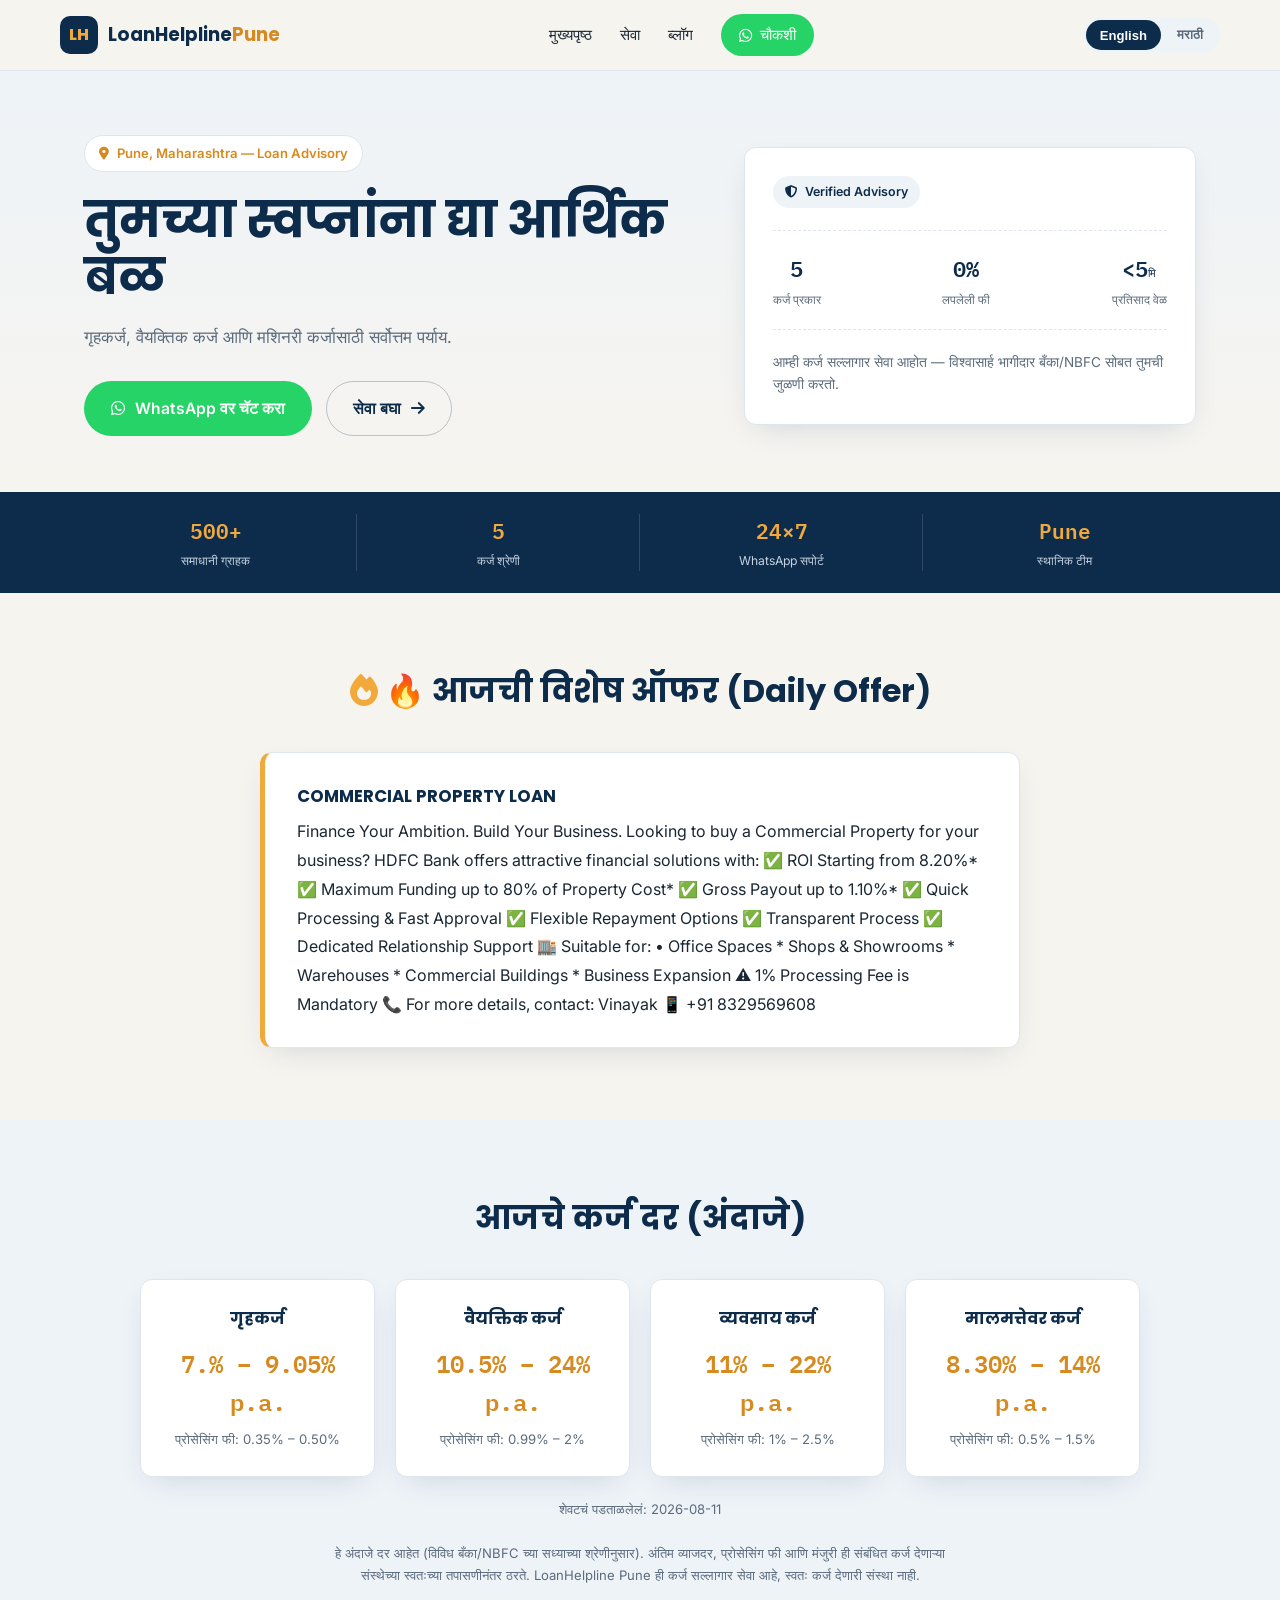
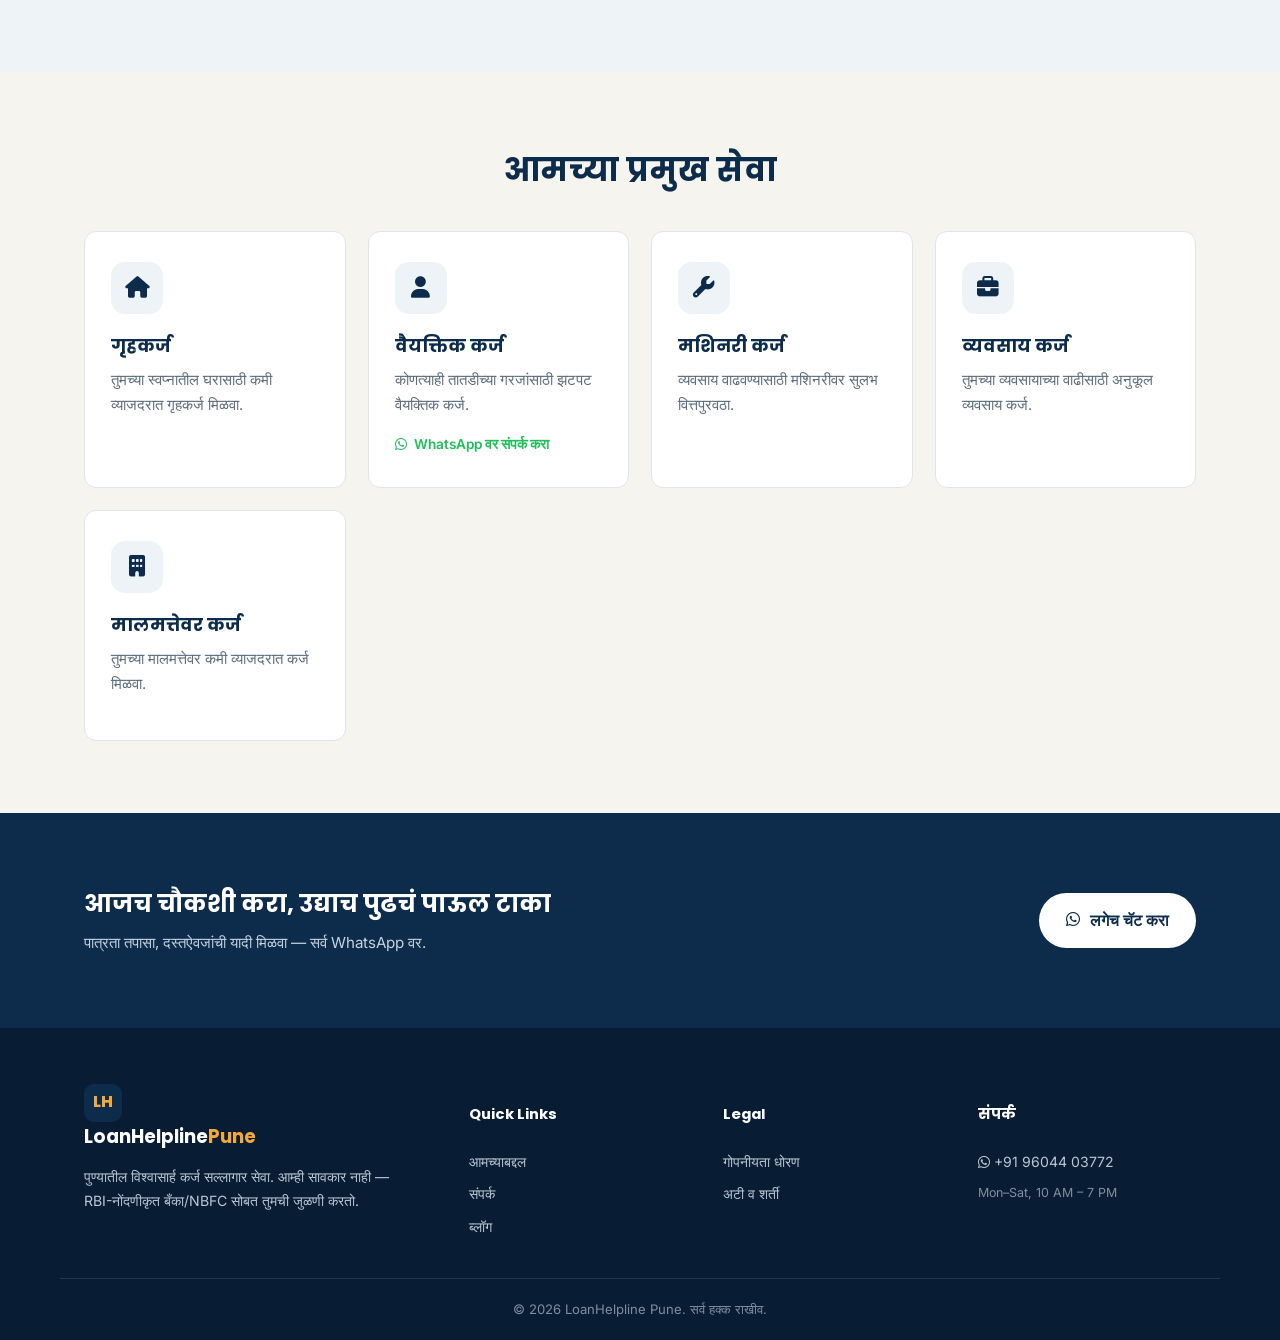
==== commit ae051a9b: "Update index.html" ====
--- a/index.html
+++ b/index.html
@@ -1,115 +1,186 @@
-<!DOCTYPE html>
+<!doctype html>
 <html lang="mr">
 <head>
-    <meta charset="UTF-8">
-    <meta name="viewport" content="width=device-width, initial-scale=1.0">
-    <title>LoanHelpline Pune - तुमचा आर्थिक सोबती</title>
-    <link rel="stylesheet" href="style.css">
-    <link href="https://fonts.googleapis.com/css2?family=Poppins:wght@400;600;700&display=swap" rel="stylesheet">
-    <link rel="stylesheet" href="https://cdnjs.cloudflare.com/ajax/libs/font-awesome/5.15.4/css/all.min.css">
+<meta charset="UTF-8" />
+<meta name="viewport" content="width=device-width, initial-scale=1.0" />
+<title>LoanHelpline Pune — Home, Personal, Business & Property Loan Advisory</title>
+<meta name="description" content="LoanHelpline Pune helps you find the right Home, Personal, Business, Machinery or Property loan in Pune. Trusted advisory, quick response on WhatsApp." />
+<link rel="preconnect" href="https://fonts.googleapis.com">
+<link rel="preconnect" href="https://fonts.gstatic.com" crossorigin>
+<link href="https://fonts.googleapis.com/css2?family=Poppins:wght@500;600;700;800&family=Inter:wght@400;500;600&family=IBM+Plex+Mono:wght@500;600&display=swap" rel="stylesheet">
+<link rel="stylesheet" href="https://cdnjs.cloudflare.com/ajax/libs/font-awesome/6.5.1/css/all.min.css">
+<link rel="stylesheet" href="style.css" />
 </head>
 <body>
-    <header class="main-header">
-        <div class="container">
-            <div class="logo">LoanHelpline Pune</div>
-            <nav>
-                <ul>
-                    <li><a href="#hero" data-key="home-nav">मुख्यपृष्ठ</a></li>
-                    <li><a href="#services" data-key="services-nav">सेवा</a></li>
-                    <li><a href="blog/index.html">ब्लॉग</a></li>
-                    <li><a href="https://wa.me/919604403772?text=नमस्कार,%20मला%20लोनबद्दल%20माहिती%20हवी%20आहे" target="_blank" class="whatsapp-nav-btn" data-key="inquiry-nav"><i class="fab fa-whatsapp"></i> चौकशी</a></li>
-                </ul>
-            </nav>
-            <div class="language-switcher">
-                <button class="lang-button" data-lang="en" data-key="english-button">English</button>
-                <button class="lang-button" data-lang="mr" data-key="marathi-button">मराठी</button>
-            </div>
-        </div>
-    </header>
 
-    <section id="hero" class="hero-section">
-        <div class="container">
-            <div class="hero-content">
-                <h1 data-key="hero-heading">तुमच्या स्वप्नांना द्या आर्थिक बळ</h1>
-                <p data-key="hero-subheading">गृहकर्ज, वैयक्तिक कर्ज आणि मशिनरी कर्जासाठी सर्वोत्तम पर्याय.</p>
-                <a href="https://wa.me/919604403772?text=नमस्कार,%20मला%20लोनबद्दल%20माहिती%20हवी%20आहे" target="_blank" class="btn btn-primary whatsapp-hero-btn" data-key="hero-whatsapp-button"><i class="fab fa-whatsapp"></i> WhatsApp वर चॅट करा</a>
-            </div>
-        </div>
-    </section>
-
-    <section id="offer" class="offer-section">
-        <div class="container">
-            <h2 class="section-title" data-key="offer-title">🔥 आजची विशेष ऑफर (Daily Offer)</h2>
-            <div id="offer-content" class="offer-card">
-                <p id="offer-text" data-key="offer-loading">माहिती लोड होत आहे...</p>
-            </div>
-        </div>
-    </section>
-
-    <section id="loan-rates" class="loan-rates-section">
-        <div class="container">
-            <h2 class="section-title" data-key="loan-rates-title">आजचे कर्ज दर</h2>
-            <div id="loan-rates-content" class="loan-rates-grid">
-                <!-- Loan rates will be loaded here by JavaScript -->
-                <p data-key="loan-rates-loading">कर्जाचे दर लोड होत आहेत...</p>
-            </div>
-        </div>
-    </section>
-
-    <section id="services" class="services-section">
-        <div class="container">
-            <h2 class="section-title" data-key="services-title">आमच्या प्रमुख सेवा</h2>
-            <div class="services-grid">
-                <div class="service-card">
-                    <i class="icon-home"></i>
-                    <h3 data-key="home-loan-title">गृहकर्ज</h3>
-                    <p data-key="home-loan-description">तुमच्या स्वप्नातील घरासाठी कमी व्याजदरात गृहकर्ज मिळवा.</p>
-                </div>
-                <div class="service-card">
-                    <i class="icon-personal"></i>
-                    <h3 data-key="personal-loan-title">वैयक्तिक कर्ज</h3>
-                    <p data-key="personal-loan-description">कोणत्याही तातडीच्या गरजांसाठी झटपट वैयक्तिक कर्ज.</p>
-                </div>
-                <div class="service-card">
-                    <i class="icon-machinery"></i>
-                    <h3 data-key="machinery-loan-title">मशिनरी कर्ज</h3>
-                    <p data-key="machinery-loan-description">व्यवसाय वाढवण्यासाठी मशिनरीवर सुलभ वित्तपुरवठा.</p>
-                </div>
-                <div class="service-card">
-                    <i class="icon-business"></i>
-                    <h3 data-key="business-loan-title">व्यवसाय कर्ज</h3>
-                    <p data-key="business-loan-description">तुमच्या व्यवसायाच्या वाढीसाठी अनुकूल व्यवसाय कर्ज.</p>
-                </div>
-                <div class="service-card">
-                    <i class="icon-property"></i>
-                    <h3 data-key="property-loan-title">मालमत्तेवर कर्ज</h3>
-                    <p data-key="property-loan-description">तुमच्या मालमत्तेवर कमी व्याजदरात कर्ज मिळवा.</p>
-                </div>
-            </div>
-        </div>
-    </section>
-
-
-
-    <footer class="main-footer">
-        <div class="container">
-            <p data-key="footer-copy">&copy; 2026 LoanHelpline Pune. सर्व हक्क राखीव.</p>
-            <p>
-                <a href="privacy.html" data-key="privacy-policy">गोपनीयता धोरण</a>
-                <a href="terms.html" data-key="terms-conditions">अटी व शर्ती</a>
-                <a href="about.html" data-key="about-us">आमच्याबद्दल</a>
-                <a href="contact.html" data-key="contact-us">संपर्क</a>
-            </p>
-        </div>
-    </footer>
-
-
-    <!-- Floating WhatsApp Button -->
-    <a href="https://wa.me/919604403772?text=नमस्कार,%20मला%20लोनबद्दल%20माहिती%20हवी%20आहे" target="_blank" class="floating-whatsapp-btn" data-key="whatsapp-btn">
-        <i class="fab fa-whatsapp"></i> <span class="whatsapp-btn-text">WhatsApp वर संपर्क करा</span>
+<header class="site-header">
+  <div class="wrap header-inner">
+    <a href="#hero" class="brand">
+      <span class="brand-mark">LH</span>
+      <span class="brand-text">LoanHelpline<em>Pune</em></span>
     </a>
 
-    <script src="https://identity.netlify.app/v1/netlify-identity-widget.js"></script>
-    <script src="script.js"></script>
+    <nav class="main-nav" id="mainNav">
+      <a href="#hero" data-key="home-nav">मुख्यपृष्ठ</a>
+      <a href="#services" data-key="services-nav">सेवा</a>
+      <a href="blog/index.html">ब्लॉग</a>
+      <a href="https://wa.me/919604403772?text=नमस्कार,%20मला%20लोनबद्दल%20माहिती%20हवी%20आहे" target="_blank" class="whatsapp-nav-btn" data-key="inquiry-nav"><i class="fab fa-whatsapp"></i> चौकशी</a>
+    </nav>
+
+    <div class="header-actions">
+      <div class="lang-toggle">
+        <button class="lang-button active" data-lang="en" data-key="english-button">English</button>
+        <button class="lang-button" data-lang="mr" data-key="marathi-button">मराठी</button>
+      </div>
+      <button class="menu-toggle" id="menuToggle" aria-label="Menu">☰</button>
+    </div>
+  </div>
+</header>
+
+<main id="hero">
+  <section class="hero">
+    <div class="wrap hero-grid">
+      <div class="hero-copy">
+        <p class="eyebrow"><i class="fa-solid fa-location-dot"></i> Pune, Maharashtra — Loan Advisory</p>
+        <h1 data-key="hero-heading">तुमच्या स्वप्नांना द्या आर्थिक बळ</h1>
+        <p class="hero-sub" data-key="hero-subheading">गृहकर्ज, वैयक्तिक कर्ज आणि मशिनरी कर्जासाठी सर्वोत्तम पर्याय.</p>
+        <div class="hero-actions">
+          <a href="https://wa.me/919604403772?text=नमस्कार,%20मला%20लोनबद्दल%20माहिती%20हवी%20आहे" target="_blank" class="btn btn-whatsapp" data-key="hero-whatsapp-button"><i class="fab fa-whatsapp"></i> WhatsApp वर चॅट करा</a>
+          <a href="#services" class="btn btn-outline">सेवा बघा <i class="fa-solid fa-arrow-right"></i></a>
+        </div>
+      </div>
+
+      <div class="hero-card">
+        <div class="hero-card-top">
+          <span class="hero-card-badge"><i class="fa-solid fa-shield-halved"></i> Verified Advisory</span>
+        </div>
+        <ul class="hero-card-stats">
+          <li><span class="n">5</span><span class="l">कर्ज प्रकार</span></li>
+          <li><span class="n">0%</span><span class="l">लपलेली फी</span></li>
+          <li><span class="n">&lt;5<small>मि</small></span><span class="l">प्रतिसाद वेळ</span></li>
+        </ul>
+        <p class="hero-card-note">आम्ही कर्ज सल्लागार सेवा आहोत — विश्वासार्ह भागीदार बँका/NBFC सोबत तुमची जुळणी करतो.</p>
+      </div>
+    </div>
+  </section>
+
+  <section class="ledger-strip">
+    <div class="wrap ledger-strip-inner">
+      <div class="ledger-item"><span class="ledger-n">500+</span><span class="ledger-l">समाधानी ग्राहक</span></div>
+      <div class="ledger-item"><span class="ledger-n">5</span><span class="ledger-l">कर्ज श्रेणी</span></div>
+      <div class="ledger-item"><span class="ledger-n">24×7</span><span class="ledger-l">WhatsApp सपोर्ट</span></div>
+      <div class="ledger-item"><span class="ledger-n">Pune</span><span class="ledger-l">स्थानिक टीम</span></div>
+    </div>
+  </section>
+
+  <section class="offer-section">
+    <div class="wrap">
+      <div class="section-head center">
+        <h2><i class="fa-solid fa-fire" style="color:var(--gold)"></i> <span data-key="offer-title">आजची विशेष ऑफर (Daily Offer)</span></h2>
+      </div>
+      <div class="offer-card" id="offer-content">
+        <div id="offer-text">माहिती लोड होत आहे...</div>
+      </div>
+    </div>
+  </section>
+
+  <section class="rates-section">
+    <div class="wrap">
+      <div class="section-head center">
+        <h2 data-key="loan-rates-title">आजचे कर्ज दर</h2>
+      </div>
+      <div id="loan-rates-content" class="loan-rates-content">
+        <p data-key="loan-rates-loading">कर्जाचे दर लोड होत आहेत...</p>
+      </div>
+    </div>
+  </section>
+
+  <section id="services" class="services-section">
+    <div class="wrap">
+      <div class="section-head center">
+        <h2 data-key="services-title">आमच्या प्रमुख सेवा</h2>
+      </div>
+      <div class="services-grid">
+
+        <div class="service-card">
+          <div class="service-icon"><i class="fa-solid fa-house"></i></div>
+          <h3 data-key="home-loan-title">गृहकर्ज</h3>
+          <p data-key="home-loan-description">तुमच्या स्वप्नातील घरासाठी कमी व्याजदरात गृहकर्ज मिळवा.</p>
+        </div>
+
+        <div class="service-card">
+          <div class="service-icon"><i class="fa-solid fa-user"></i></div>
+          <h3 data-key="personal-loan-title">वैयक्तिक कर्ज</h3>
+          <p data-key="personal-loan-description">कोणत्याही तातडीच्या गरजांसाठी झटपट वैयक्तिक कर्ज.</p>
+          <a href="https://wa.me/919604403772?text=नमस्कार,%20मला%20लोनबद्दल%20माहिती%20हवी%20आहे" target="_blank" class="service-cta" data-key="whatsapp-btn"><i class="fab fa-whatsapp"></i> WhatsApp वर संपर्क करा</a>
+        </div>
+
+        <div class="service-card">
+          <div class="service-icon"><i class="fa-solid fa-wrench"></i></div>
+          <h3 data-key="machinery-loan-title">मशिनरी कर्ज</h3>
+          <p data-key="machinery-loan-description">व्यवसाय वाढवण्यासाठी मशिनरीवर सुलभ वित्तपुरवठा.</p>
+        </div>
+
+        <div class="service-card">
+          <div class="service-icon"><i class="fa-solid fa-briefcase"></i></div>
+          <h3 data-key="business-loan-title">व्यवसाय कर्ज</h3>
+          <p data-key="business-loan-description">तुमच्या व्यवसायाच्या वाढीसाठी अनुकूल व्यवसाय कर्ज.</p>
+        </div>
+
+        <div class="service-card">
+          <div class="service-icon"><i class="fa-solid fa-building"></i></div>
+          <h3 data-key="property-loan-title">मालमत्तेवर कर्ज</h3>
+          <p data-key="property-loan-description">तुमच्या मालमत्तेवर कमी व्याजदरात कर्ज मिळवा.</p>
+        </div>
+
+      </div>
+    </div>
+  </section>
+
+  <section class="cta-band">
+    <div class="wrap cta-band-inner">
+      <div>
+        <h2>आजच चौकशी करा, उद्याच पुढचं पाऊल टाका</h2>
+        <p>पात्रता तपासा, दस्तऐवजांची यादी मिळवा — सर्व WhatsApp वर.</p>
+      </div>
+      <a href="https://wa.me/919604403772?text=नमस्कार,%20मला%20लोनबद्दल%20माहिती%20हवी%20आहे" target="_blank" class="btn btn-whatsapp-inverse"><i class="fab fa-whatsapp"></i> लगेच चॅट करा</a>
+    </div>
+  </section>
+</main>
+
+<footer class="site-footer">
+  <div class="wrap footer-grid">
+    <div class="footer-brand">
+      <span class="brand-text light"><span class="brand-mark">LH</span> LoanHelpline<em>Pune</em></span>
+      <p>पुण्यातील विश्वासार्ह कर्ज सल्लागार सेवा. आम्ही सावकार नाही — RBI-नोंदणीकृत बँका/NBFC सोबत तुमची जुळणी करतो.</p>
+    </div>
+    <div class="footer-col">
+      <h4>Quick Links</h4>
+      <a href="about.html" data-key="about-us">आमच्याबद्दल</a>
+      <a href="contact.html" data-key="contact-us">संपर्क</a>
+      <a href="blog/index.html">ब्लॉग</a>
+    </div>
+    <div class="footer-col">
+      <h4>Legal</h4>
+      <a href="privacy.html" data-key="privacy-policy">गोपनीयता धोरण</a>
+      <a href="terms.html" data-key="terms-conditions">अटी व शर्ती</a>
+    </div>
+    <div class="footer-col">
+      <h4>संपर्क</h4>
+      <a href="https://wa.me/919604403772" target="_blank"><i class="fab fa-whatsapp"></i> +91 96044 03772</a>
+      <span class="footer-note">Mon–Sat, 10 AM – 7 PM</span>
+    </div>
+  </div>
+  <div class="wrap footer-bottom">
+    <span data-key="footer-copy">© 2026 LoanHelpline Pune. सर्व हक्क राखीव.</span>
+  </div>
+</footer>
+
+<script src="script.js"></script>
+<script>
+  document.getElementById('menuToggle').addEventListener('click', () => {
+    document.getElementById('mainNav').classList.toggle('open');
+  });
+</script>
 </body>
-</html>+</html>
--- a/style.css
+++ b/style.css
@@ -1,448 +1,116 @@
-body {
-    font-family: 'Poppins', sans-serif;
-    margin: 0;
-    padding: 0;
-    background-color: #f0f2f5;
-    color: #333;
-    line-height: 1.6;
+:root{
+  --ink:#0D2C4B;
+  --ink-soft:#173B61;
+  --ink-deep:#081D33;
+  --gold:#F2A93C;
+  --gold-deep:#D68A1F;
+  --paper:#F6F4EF;
+  --paper-blue:#EEF3F8;
+  --card:#FFFFFF;
+  --text:#1A2733;
+  --text-muted:#5B6B7C;
+  --line:#DFE5EC;
+  --whatsapp:#25D366;
+  --whatsapp-deep:#1EBE59;
+  --radius:12px;
+  --radius-sm:8px;
+  --shadow:0 10px 30px -12px rgba(13,44,75,0.18);
+  --display:'Poppins', sans-serif;
+  --sans:'Inter', -apple-system, sans-serif;
+  --mono:'IBM Plex Mono', ui-monospace, monospace;
 }
-
-.container {
-    max-width: 1200px;
-    margin: 0 auto;
-    padding: 0 20px;
-}
-
-/* Header */
-.main-header {
-    background-color: #004080;
-    color: #fff;
-    padding: 15px 0;
-    box-shadow: 0 2px 5px rgba(0, 0, 0, 0.1);
-}
-
-.main-header .container {
-    display: flex;
-    justify-content: space-between;
-    align-items: center;
-}
-
-.logo {
-    font-size: 28px;
-    font-weight: 700;
-}
-
-.main-header nav ul {
-    list-style: none;
-    margin: 0;
-    padding: 0;
-    display: flex;
-}
-
-.main-header nav ul li {
-    margin-left: 25px;
-}
-
-.main-header nav ul li a {
-    color: #fff;
-    text-decoration: none;
-    font-weight: 600;
-    font-size: 17px;
-    transition: color 0.3s ease;
-}
-
-.main-header nav ul li a:hover {
-    color: #b3d9ff;
-}
-
-/* Hero Section */
-.hero-section {
-    background: linear-gradient(rgba(0, 64, 128, 0.8), rgba(0, 64, 128, 0.8)), url('hero-bg.jpg') no-repeat center center/cover;
-    color: #fff;
-    text-align: center;
-    padding: 100px 0;
-    display: flex;
-    align-items: center;
-    justify-content: center;
-    min-height: 60vh;
-}
-
-.hero-content h1 {
-    font-size: 56px;
-    margin-bottom: 15px;
-    font-weight: 700;
-    line-height: 1.2;
-}
-
-.hero-content p {
-    font-size: 24px;
-    margin-bottom: 30px;
-    opacity: 0.9;
-}
-
-.btn {
-    display: inline-block;
-    background-color: #ff9900;
-    color: #fff;
-    padding: 15px 35px;
-    border-radius: 8px;
-    text-decoration: none;
-    font-size: 20px;
-    font-weight: 600;
-    transition: background-color 0.3s ease, transform 0.3s ease;
-}
-
-.btn-primary:hover {
-    background-color: #e68a00;
-    transform: translateY(-3px);
-}
-
-/* Section Titles */
-.section-title {
-    font-size: 42px;
-    color: #004080;
-    text-align: center;
-    margin-bottom: 50px;
-    position: relative;
-    padding-bottom: 15px;
-}
-
-.section-title::after {
-    content: '';
-    position: absolute;
-    left: 50%;
-    bottom: 0;
-    transform: translateX(-50%);
-    height: 4px;
-    width: 80px;
-    background-color: #ff9900;
-    border-radius: 2px;
-}
-
-/* Offer Section */
-.offer-section {
-    padding: 60px 0;
-    background-color: #e6f2ff;
-}
-
-.offer-card {
-    background-color: #fff;
-    border-radius: 10px;
-    padding: 30px;
-    box-shadow: 0 5px 15px rgba(0, 0, 0, 0.08);
-    text-align: center;
-    max-width: 800px;
-    margin: 0 auto;
-}
-
-.offer-card p {
-    font-size: 20px;
-    color: #555;
-    margin: 0;
-}
-
-.offer-card strong {
-    color: #004080;
-    font-size: 24px;
-    display: block;
-    margin-bottom: 10px;
-}
-
-/* Services Section */
-.services-section {
-    padding: 80px 0;
-    background-color: #f0f2f5;
-}
-
-.services-grid {
-    display: grid;
-    grid-template-columns: repeat(auto-fit, minmax(280px, 1fr));
-    gap: 30px;
-}
-
-.service-card {
-    background-color: #fff;
-    border-radius: 10px;
-    padding: 30px;
-    text-align: center;
-    box-shadow: 0 5px 15px rgba(0, 0, 0, 0.08);
-    transition: transform 0.3s ease, box-shadow 0.3s ease;
-}
-
-.service-card:hover {
-    transform: translateY(-10px);
-    box-shadow: 0 10px 20px rgba(0, 0, 0, 0.15);
-}
-
-.service-card i {
-    font-size: 50px;
-    color: #ff9900;
-    margin-bottom: 20px;
-}
-
-.icon-home::before {
-    content: '\f015'; /* Home icon */
-    font-family: 'Font Awesome 5 Free';
-    font-weight: 900;
-}
-
-.icon-personal::before {
-    content: '\f007'; /* User icon */
-    font-family: 'Font Awesome 5 Free';
-    font-weight: 900;
-}
-
-.icon-machinery::before {
-    content: '\f0ad'; /* Wrench icon or similar for machinery */
-    font-family: 'Font Awesome 5 Free';
-    font-weight: 900;
-}
-
-.icon-business::before {
-    content: '\f275'; /* Briefcase icon or similar for business */
-    font-family: 'Font Awesome 5 Free';
-    font-weight: 900;
-}
-
-.icon-property::before {
-    content: '\f1ad'; /* Building/bank icon or similar for property */
-    font-family: 'Font Awesome 5 Free';
-    font-weight: 900;
-}
-
-.service-card h3 {
-    font-size: 24px;
-    color: #004080;
-    margin-bottom: 15px;
-}
-
-.service-card p {
-    font-size: 16px;
-    color: #666;
-}
-
-
-
-/* Footer */
-.main-footer {
-    background-color: #333;
-    color: #fff;
-    text-align: center;
-    padding: 30px 0;
-    font-size: 16px;
-}
-
-.main-footer p {
-    margin: 0;
-}
-
-/* Responsive Design */
-@media (max-width: 768px) {
-    .main-header .container {
-        flex-direction: column;
-    }
-
-    .main-header nav ul {
-        margin-top: 15px;
-    }
-
-    .main-header nav ul li {
-        margin: 0 10px;
-    }
-
-    .hero-content h1 {
-        font-size: 40px;
-    }
-
-    .hero-content p {
-        font-size: 18px;
-    }
-
-    .section-title {
-        font-size: 32px;
-    }
-
-    .services-grid {
-        grid-template-columns: 1fr;
-    }
-}
-
-/* Language Switcher */
-.language-switcher {
-    display: flex;
-    gap: 10px;
-    align-items: center;
-    margin-left: 20px; /* Adjust spacing from navigation */
-}
-
-.lang-button {
-    background-color: #ff9900; /* Primary accent color */
-    color: #fff;
-    border: none;
-    padding: 8px 15px;
-    border-radius: 5px;
-    cursor: pointer;
-    font-size: 14px;
-    font-weight: 600;
-    transition: background-color 0.3s ease, transform 0.2s ease;
-}
-
-.lang-button:hover {
-    background-color: #e68a00; /* Darker shade on hover */
-    transform: translateY(-2px);
-}
-
-/* Adjust header container for language switcher */
-.main-header .container {
-    justify-content: space-between;
-    align-items: center;
-    flex-wrap: wrap; /* Allow items to wrap on smaller screens */
-}
-
-/* Responsive adjustments for language switcher */
-@media (max-width: 768px) {
-    .main-header .container {
-        flex-direction: column;
-        gap: 15px;
-    }
-
-    .language-switcher {
-        margin-left: 0;
-        margin-top: 15px;
-    }
-}
-
-/* WhatsApp Buttons */
-.whatsapp-nav-btn {
-    display: flex;
-    align-items: center;
-    gap: 5px;
-    background-color: #25D366; /* WhatsApp Green */
-    color: #fff;
-    padding: 8px 15px;
-    border-radius: 5px;
-    text-decoration: none;
-    font-weight: 600;
-    transition: background-color 0.3s ease;
-}
-
-.whatsapp-nav-btn:hover {
-    background-color: #1DA851;
-}
-
-.whatsapp-hero-btn {
-    display: inline-flex;
-    align-items: center;
-    gap: 10px;
-    background-color: #25D366; /* WhatsApp Green */
-    padding: 15px 35px;
-    border-radius: 8px;
-    text-decoration: none;
-    font-size: 20px;
-    font-weight: 600;
-    color: #fff;
-    transition: background-color 0.3s ease, transform 0.3s ease;
-}
-
-.whatsapp-hero-btn:hover {
-    background-color: #1DA851;
-    transform: translateY(-3px);
-}
-
-.whatsapp-hero-btn i {
-    font-size: 24px;
-}
-
-.floating-whatsapp-btn {
-    position: fixed;
-    bottom: 30px;
-    right: 30px;
-    background-color: #25D366; /* WhatsApp Green */
-    color: #fff;
-    border-radius: 50px; /* Make it circular */
-    padding: 15px 20px;
-    display: flex;
-    align-items: center;
-    justify-content: center;
-    box-shadow: 0 4px 12px rgba(0, 0, 0, 0.2);
-    z-index: 1000; /* Ensure it's above other content */
-    text-decoration: none;
-    font-size: 18px;
-    font-weight: 600;
-    transition: background-color 0.3s ease, transform 0.3s ease;
-}
-
-.floating-whatsapp-btn i {
-    font-size: 28px;
-    margin-right: 10px;
-}
-
-.floating-whatsapp-btn:hover {
-    background-color: #1DA851;
-    transform: scale(1.05);
-}
-
-/* Hide text on small screens for floating button */
-@media (max-width: 600px) {
-    .floating-whatsapp-btn {
-        padding: 15px;
-        border-radius: 50%;
-        width: 50px;
-        height: 50px;
-    }
-
-    .floating-whatsapp-btn .whatsapp-btn-text {
-        display: none;
-    }
-
-    .floating-whatsapp-btn i {
-        margin-right: 0;
-    }
-}
-
-/* ---------- Rate cards (added — supports the fixed script.js rendering) ---------- */
-.loan-rates-section {
-    padding: 60px 0;
-    background-color: #fff;
-}
-.loan-rates-grid-inner {
-    display: grid;
-    grid-template-columns: repeat(auto-fit, minmax(220px, 1fr));
-    gap: 20px;
-    margin-top: 10px;
-}
-.rate-card {
-    background: #f7f9fc;
-    border: 1px solid #e1e6ee;
-    border-radius: 10px;
-    padding: 24px 20px;
-    text-align: center;
-}
-.rate-card h3 {
-    margin: 0 0 10px;
-    font-size: 17px;
-    color: #004080;
-}
-.rate-card .rate-figure {
-    font-size: 22px;
-    font-weight: 700;
-    color: #ff9900;
-    margin: 0 0 6px;
-}
-.rate-card .rate-sub {
-    font-size: 13px;
-    color: #667;
-    margin: 0;
-}
-.rates-verified, .rates-note {
-    text-align: center;
-    font-size: 13px;
-    color: #778;
-    margin-top: 18px;
-}
-.rates-note {
-    max-width: 620px;
-    margin-left: auto;
-    margin-right: auto;
-    line-height: 1.6;
-}
+*{box-sizing:border-box;}
+html{scroll-behavior:smooth;}
+body{margin:0; font-family:var(--sans); color:var(--text); background:var(--paper); line-height:1.6; -webkit-font-smoothing:antialiased;}
+a{color:inherit; text-decoration:none;}
+img{max-width:100%; display:block;}
+:focus-visible{outline:3px solid var(--gold-deep); outline-offset:2px;}
+.wrap{max-width:1160px; margin:0 auto; padding:0 24px;}
+h1,h2,h3{font-family:var(--display); font-weight:700; margin:0; color:var(--ink);}
+.btn{display:inline-flex; align-items:center; gap:10px; padding:14px 26px; border-radius:999px; font-weight:600; font-size:0.98rem; border:1px solid transparent; cursor:pointer; white-space:nowrap;}
+.btn-whatsapp{background:var(--whatsapp); color:#fff;}
+.btn-whatsapp:hover{background:var(--whatsapp-deep);}
+.btn-whatsapp-inverse{background:#fff; color:var(--ink);}
+.btn-whatsapp-inverse:hover{background:var(--paper-blue);}
+.btn-outline{border-color:rgba(13,44,75,0.25); color:var(--ink);}
+.btn-outline:hover{border-color:var(--ink); background:var(--paper-blue);}
+.site-header{position:sticky; top:0; z-index:100; background:rgba(246,244,239,0.92); backdrop-filter:blur(10px); border-bottom:1px solid var(--line);}
+.header-inner{display:flex; align-items:center; justify-content:space-between; padding:14px 0;}
+.brand{display:flex; align-items:center; gap:10px;}
+.brand-mark{width:38px; height:38px; border-radius:10px; background:var(--ink); color:var(--gold); font-family:var(--display); font-weight:800; font-size:0.95rem; display:flex; align-items:center; justify-content:center; flex-shrink:0;}
+.brand-text{font-family:var(--display); font-weight:700; font-size:1.15rem; color:var(--ink);}
+.brand-text em{font-style:normal; color:var(--gold-deep);}
+.brand-text.light{color:#fff;}
+.brand-text.light em{color:var(--gold);}
+.main-nav{display:flex; align-items:center; gap:28px;}
+.main-nav a{font-weight:500; font-size:0.95rem; color:var(--text);}
+.main-nav a:hover{color:var(--ink);}
+.whatsapp-nav-btn{background:var(--whatsapp); color:#fff !important; padding:9px 18px; border-radius:999px; font-weight:600; display:flex; align-items:center; gap:8px;}
+.whatsapp-nav-btn:hover{background:var(--whatsapp-deep);}
+.header-actions{display:flex; align-items:center; gap:14px;}
+.lang-toggle{display:flex; background:var(--paper-blue); border-radius:999px; padding:3px; gap:2px;}
+.lang-button{border:none; background:transparent; padding:7px 14px; border-radius:999px; font-size:0.82rem; font-weight:600; cursor:pointer; color:var(--text-muted);}
+.lang-button.active{background:var(--ink); color:#fff;}
+.menu-toggle{display:none; background:none; border:none; font-size:1.5rem; cursor:pointer; color:var(--ink);}
+@media (max-width:860px){ .main-nav{position:absolute; top:100%; left:0; right:0; background:var(--paper); flex-direction:column; align-items:flex-start; padding:18px 24px; gap:16px; border-bottom:1px solid var(--line); display:none;} .main-nav.open{display:flex;} .menu-toggle{display:block;} }
+.hero{background:linear-gradient(180deg, var(--paper-blue) 0%, var(--paper) 100%); padding:64px 0 0;}
+.hero-grid{display:grid; grid-template-columns:1.15fr 0.85fr; gap:48px; align-items:center; padding-bottom:56px;}
+@media (max-width:900px){ .hero-grid{grid-template-columns:1fr;} }
+.eyebrow{display:inline-flex; align-items:center; gap:8px; font-size:0.82rem; font-weight:600; color:var(--gold-deep); background:#fff; border:1px solid var(--line); padding:7px 14px; border-radius:999px; margin:0 0 20px;}
+.hero h1{font-size:clamp(2.1rem, 4.2vw, 3.1rem); line-height:1.14; margin-bottom:18px; letter-spacing:-0.01em;}
+.hero-sub{font-size:1.08rem; color:var(--text-muted); max-width:46ch; margin:0 0 30px;}
+.hero-actions{display:flex; gap:14px; flex-wrap:wrap;}
+.hero-card{background:var(--card); border-radius:var(--radius); box-shadow:var(--shadow); padding:28px; border:1px solid var(--line);}
+.hero-card-badge{display:inline-flex; align-items:center; gap:8px; font-size:0.78rem; font-weight:600; color:var(--ink); background:var(--paper-blue); padding:6px 12px; border-radius:999px;}
+.hero-card-stats{list-style:none; margin:22px 0; padding:20px 0; display:flex; justify-content:space-between; border-top:1px dashed var(--line); border-bottom:1px dashed var(--line);}
+.hero-card-stats li{display:flex; flex-direction:column; align-items:center; text-align:center;}
+.hero-card-stats .n{font-family:var(--mono); font-weight:600; font-size:1.4rem; color:var(--ink); font-variant-numeric:tabular-nums;}
+.hero-card-stats .n small{font-size:0.7rem; font-weight:500;}
+.hero-card-stats .l{font-size:0.72rem; color:var(--text-muted); margin-top:4px;}
+.hero-card-note{font-size:0.85rem; color:var(--text-muted); margin:0; line-height:1.6;}
+.ledger-strip{background:var(--ink); padding:22px 0;}
+.ledger-strip-inner{display:flex; justify-content:space-between; flex-wrap:wrap; gap:20px;}
+.ledger-item{display:flex; flex-direction:column; align-items:center; flex:1; min-width:110px; position:relative;}
+.ledger-item:not(:last-child)::after{content:""; position:absolute; right:-10px; top:0; bottom:0; width:1px; background:rgba(255,255,255,0.14);}
+@media (max-width:700px){ .ledger-item:not(:last-child)::after{display:none;} }
+.ledger-n{font-family:var(--mono); font-weight:600; font-size:1.3rem; color:var(--gold); font-variant-numeric:tabular-nums;}
+.ledger-l{font-size:0.76rem; color:#C6D3E0; margin-top:4px; text-align:center;}
+section{padding:72px 0;}
+.section-head{margin-bottom:36px;}
+.section-head.center{text-align:center;}
+.section-head h2{font-size:clamp(1.5rem, 2.6vw, 2rem);}
+.offer-section{background:var(--paper);}
+.offer-card{background:var(--card); border:1px solid var(--line); border-left:5px solid var(--gold); border-radius:var(--radius); padding:28px 32px; max-width:760px; margin:0 auto; box-shadow:var(--shadow); font-size:1rem; line-height:1.8;}
+.offer-card strong{color:var(--ink); display:block; margin-bottom:6px; font-family:var(--display); font-size:1.05rem;}
+.rates-section{background:var(--paper-blue);}
+.loan-rates-content{max-width:1000px; margin:0 auto;}
+.loan-rates-grid-inner{display:grid; grid-template-columns:repeat(auto-fit, minmax(220px,1fr)); gap:20px;}
+.rate-card{background:var(--card); border:1px solid var(--line); border-radius:var(--radius); padding:26px 22px; text-align:center; box-shadow:var(--shadow);}
+.rate-card h3{font-size:1.02rem; margin-bottom:12px; color:var(--ink);}
+.rate-card .rate-figure{font-family:var(--mono); font-weight:600; font-size:1.5rem; color:var(--gold-deep); margin:0 0 8px; font-variant-numeric:tabular-nums;}
+.rate-card .rate-sub{font-size:0.82rem; color:var(--text-muted); margin:0;}
+.rates-verified,.rates-note{text-align:center; font-size:0.82rem; color:var(--text-muted); margin-top:22px;}
+.rates-note{max-width:640px; margin-left:auto; margin-right:auto; line-height:1.7;}
+.services-section{background:var(--paper);}
+.services-grid{display:grid; grid-template-columns:repeat(auto-fit, minmax(230px,1fr)); gap:22px;}
+.service-card{background:var(--card); border:1px solid var(--line); border-radius:var(--radius); padding:30px 26px; transition:transform 0.15s ease, box-shadow 0.15s ease;}
+.service-card:hover{transform:translateY(-4px); box-shadow:var(--shadow);}
+.service-icon{width:52px; height:52px; border-radius:14px; background:var(--paper-blue); color:var(--ink); display:flex; align-items:center; justify-content:center; font-size:1.35rem; margin-bottom:18px;}
+.service-card h3{font-size:1.12rem; margin-bottom:8px;}
+.service-card p{font-size:0.92rem; color:var(--text-muted); margin:0 0 14px; line-height:1.65;}
+.service-cta{display:inline-flex; align-items:center; gap:7px; font-size:0.85rem; font-weight:600; color:var(--whatsapp-deep);}
+.service-cta:hover{text-decoration:underline;}
+.cta-band{background:var(--ink); color:#fff;}
+.cta-band-inner{display:flex; justify-content:space-between; align-items:center; gap:24px; flex-wrap:wrap;}
+.cta-band h2{color:#fff; font-size:1.5rem; margin-bottom:8px;}
+.cta-band p{color:#C6D3E0; margin:0; font-size:0.95rem;}
+.site-footer{background:var(--ink-deep); color:#B9C6D4; padding:56px 0 0;}
+.footer-grid{display:grid; grid-template-columns:1.6fr 1fr 1fr 1fr; gap:36px; padding-bottom:40px;}
+@media (max-width:760px){ .footer-grid{grid-template-columns:1fr 1fr;} }
+.footer-brand p{font-size:0.88rem; line-height:1.7; margin-top:14px; max-width:320px;}
+.footer-col h4{color:#fff; font-family:var(--display); font-size:0.92rem; margin-bottom:14px;}
+.footer-col{display:flex; flex-direction:column; gap:10px;}
+.footer-col a{font-size:0.88rem;}
+.footer-col a:hover{color:#fff;}
+.footer-note{font-size:0.78rem; color:#7E8FA0;}
+.footer-bottom{border-top:1px solid rgba(255,255,255,0.1); padding:20px 0; text-align:center; font-size:0.82rem; color:#7E8FA0;}
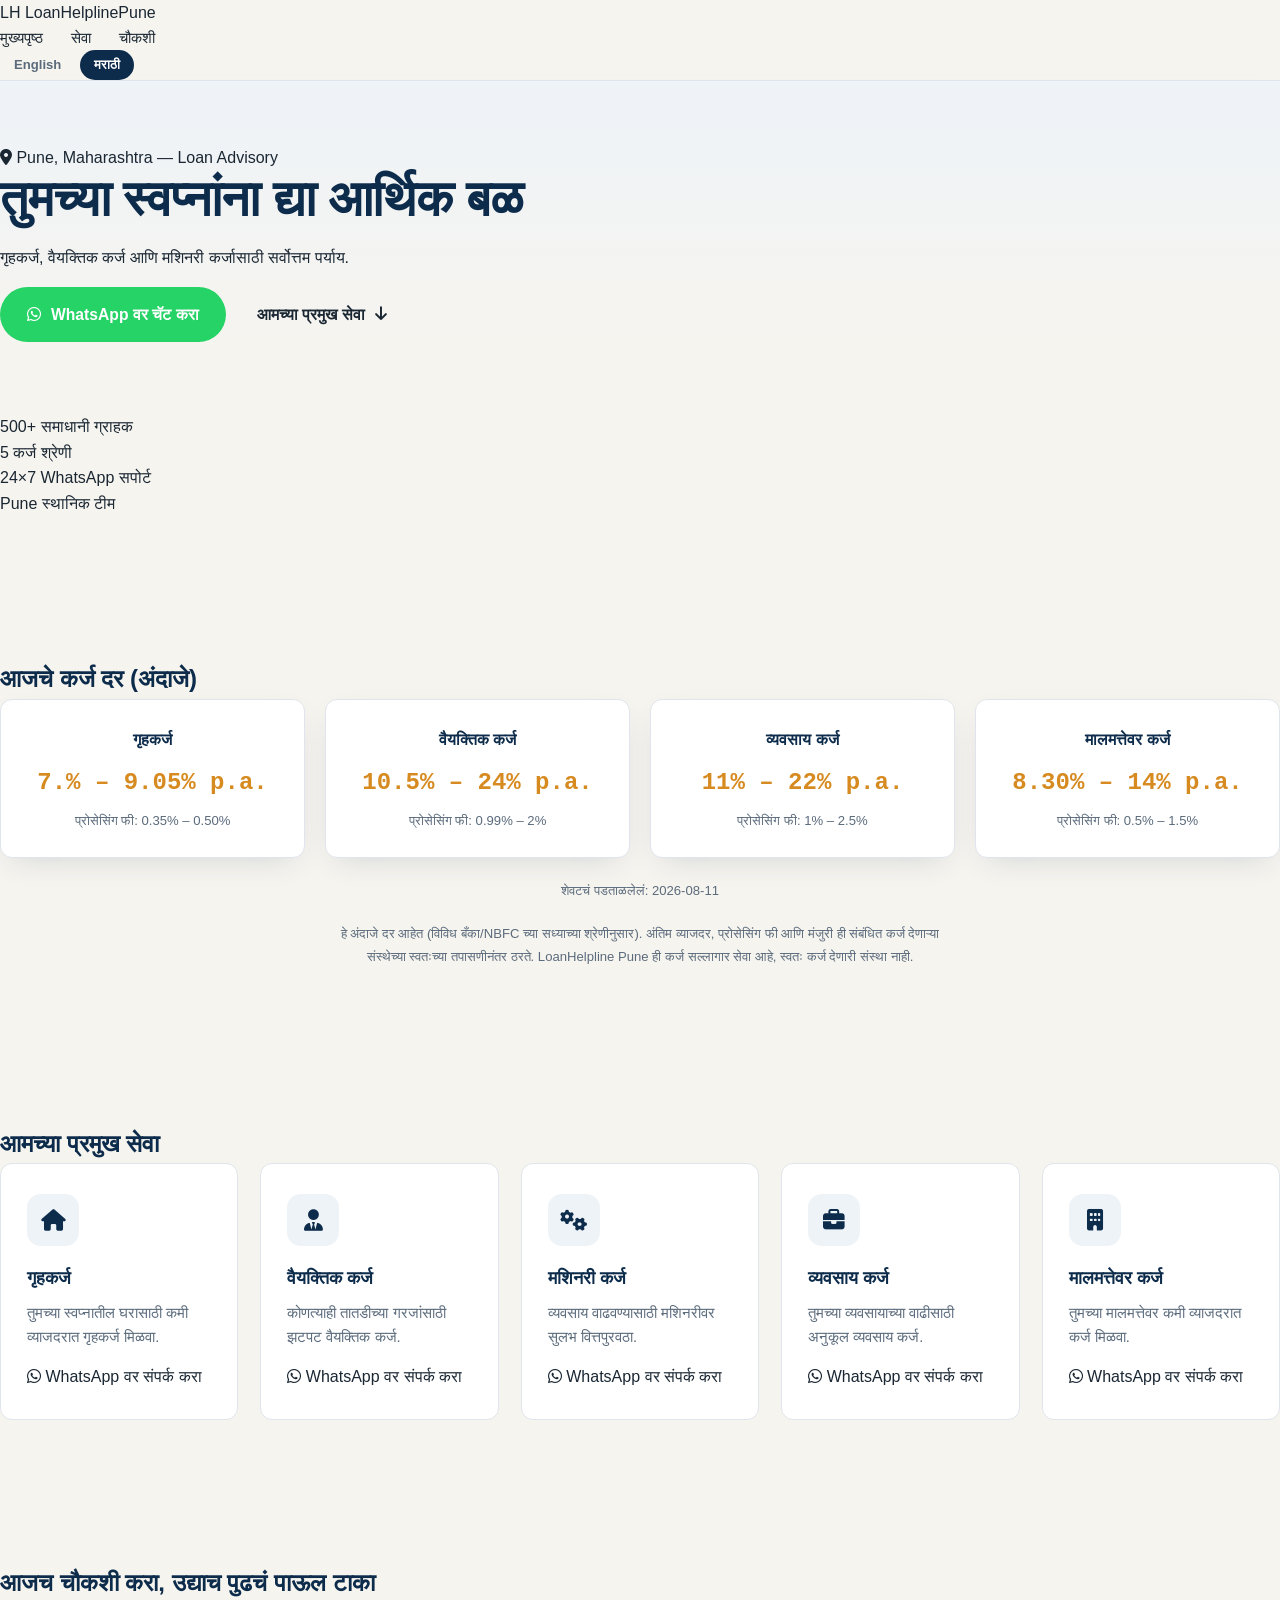
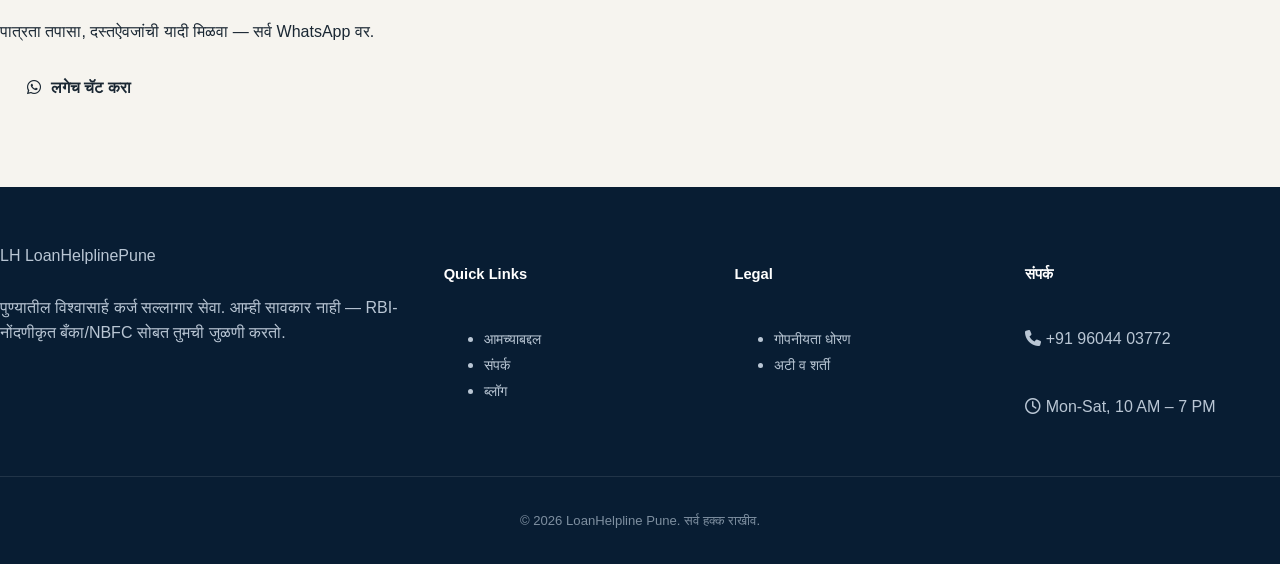
==== commit 991a4ecd: "Update index.html" ====
--- a/index.html
+++ b/index.html
@@ -1,186 +1,185 @@
-<!doctype html>
+<!DOCTYPE html>
 <html lang="mr">
 <head>
-<meta charset="UTF-8" />
-<meta name="viewport" content="width=device-width, initial-scale=1.0" />
-<title>LoanHelpline Pune — Home, Personal, Business & Property Loan Advisory</title>
-<meta name="description" content="LoanHelpline Pune helps you find the right Home, Personal, Business, Machinery or Property loan in Pune. Trusted advisory, quick response on WhatsApp." />
-<link rel="preconnect" href="https://fonts.googleapis.com">
-<link rel="preconnect" href="https://fonts.gstatic.com" crossorigin>
-<link href="https://fonts.googleapis.com/css2?family=Poppins:wght@500;600;700;800&family=Inter:wght@400;500;600&family=IBM+Plex+Mono:wght@500;600&display=swap" rel="stylesheet">
-<link rel="stylesheet" href="https://cdnjs.cloudflare.com/ajax/libs/font-awesome/6.5.1/css/all.min.css">
-<link rel="stylesheet" href="style.css" />
+    <meta charset="UTF-8">
+    <meta name="viewport" content="width=device-width, initial-scale=1.0">
+    <title>LoanHelpline Pune — Loan Advisory Services</title>
+    <link rel="stylesheet" href="style.css">
+    <!-- FontAwesome for Icons -->
+    <link rel="stylesheet" href="https://cdnjs.cloudflare.com/ajax/libs/font-awesome/6.4.0/css/all.min.css">
 </head>
 <body>
 
-<header class="site-header">
-  <div class="wrap header-inner">
-    <a href="#hero" class="brand">
-      <span class="brand-mark">LH</span>
-      <span class="brand-text">LoanHelpline<em>Pune</em></span>
-    </a>
+    <!-- Header / Navbar -->
+    <header class="site-header">
+        <div class="container nav-container">
+            <div class="logo">
+                <span class="logo-badge">LH</span>
+                <span class="logo-text">LoanHelpline<span>Pune</span></span>
+            </div>
+            <nav class="main-nav">
+                <a href="#home" data-key="home-nav">मुख्यपृष्ठ</a>
+                <a href="#services" data-key="services-nav">सेवा</a>
+                <a href="#contact" data-key="inquiry-nav">चौकशी</a>
+            </nav>
+            <div class="lang-switcher">
+                <button class="lang-button" data-lang="en" onclick="changeLanguage('en')" data-key="english-button">English</button>
+                <button class="lang-button active" data-lang="mr" onclick="changeLanguage('mr')" data-key="marathi-button">मराठी</button>
+            </div>
+        </div>
+    </header>
 
-    <nav class="main-nav" id="mainNav">
-      <a href="#hero" data-key="home-nav">मुख्यपृष्ठ</a>
-      <a href="#services" data-key="services-nav">सेवा</a>
-      <a href="blog/index.html">ब्लॉग</a>
-      <a href="https://wa.me/919604403772?text=नमस्कार,%20मला%20लोनबद्दल%20माहिती%20हवी%20आहे" target="_blank" class="whatsapp-nav-btn" data-key="inquiry-nav"><i class="fab fa-whatsapp"></i> चौकशी</a>
-    </nav>
+    <!-- Hero Section -->
+    <section id="home" class="hero">
+        <div class="container hero-content">
+            <div class="hero-tag"><i class="fa-solid fa-location-dot"></i> Pune, Maharashtra — Loan Advisory</div>
+            <h1 data-key="hero-heading">तुमच्या स्वप्नांना द्या आर्थिक बळ</h1>
+            <p data-key="hero-subheading">गृहकर्ज, वैयक्तिक कर्ज आणि मशिनरी कर्जासाठी सर्वोत्तम पर्याय.</p>
+            <div class="hero-buttons">
+                <a href="https://wa.me/919604403772?text=Hi,%20I%20want%20to%20know%20more%20about%20loans." class="btn btn-whatsapp" target="_blank">
+                    <i class="fa-brands fa-whatsapp"></i> <span data-key="hero-whatsapp-button">WhatsApp वर चॅट करा</span>
+                </a>
+                <a href="#services" class="btn btn-secondary"><span data-key="services-title">सेवा बघा</span> <i class="fa-solid fa-arrow-down"></i></a>
+            </div>
+        </div>
+    </section>
 
-    <div class="header-actions">
-      <div class="lang-toggle">
-        <button class="lang-button active" data-lang="en" data-key="english-button">English</button>
-        <button class="lang-button" data-lang="mr" data-key="marathi-button">मराठी</button>
-      </div>
-      <button class="menu-toggle" id="menuToggle" aria-label="Menu">☰</button>
-    </div>
-  </div>
-</header>
+    <!-- Trust Badges Bar -->
+    <section class="trust-bar">
+        <div class="container trust-grid">
+            <div class="trust-item">
+                <span class="trust-number">500+</span>
+                <span class="trust-label">समाधानी ग्राहक</span>
+            </div>
+            <div class="trust-item">
+                <span class="trust-number">5</span>
+                <span class="trust-label">कर्ज श्रेणी</span>
+            </div>
+            <div class="trust-item">
+                <span class="trust-number">24×7</span>
+                <span class="trust-label">WhatsApp सपोर्ट</span>
+            </div>
+            <div class="trust-item">
+                <span class="trust-number">Pune</span>
+                <span class="trust-label">स्थानिक टीम</span>
+            </div>
+        </div>
+    </section>
 
-<main id="hero">
-  <section class="hero">
-    <div class="wrap hero-grid">
-      <div class="hero-copy">
-        <p class="eyebrow"><i class="fa-solid fa-location-dot"></i> Pune, Maharashtra — Loan Advisory</p>
-        <h1 data-key="hero-heading">तुमच्या स्वप्नांना द्या आर्थिक बळ</h1>
-        <p class="hero-sub" data-key="hero-subheading">गृहकर्ज, वैयक्तिक कर्ज आणि मशिनरी कर्जासाठी सर्वोत्तम पर्याय.</p>
-        <div class="hero-actions">
-          <a href="https://wa.me/919604403772?text=नमस्कार,%20मला%20लोनबद्दल%20माहिती%20हवी%20आहे" target="_blank" class="btn btn-whatsapp" data-key="hero-whatsapp-button"><i class="fab fa-whatsapp"></i> WhatsApp वर चॅट करा</a>
-          <a href="#services" class="btn btn-outline">सेवा बघा <i class="fa-solid fa-arrow-right"></i></a>
+    <!-- Loan Rates Section -->
+    <section class="loan-rates-section">
+        <div class="container">
+            <h2 class="section-title" data-key="loan-rates-title">आजचे कर्ज दर (अंदाजे)</h2>
+            <div id="loan-rates-content" class="loan-rates-grid">
+                <p class="rates-loading" data-key="loan-rates-loading">कर्जाचे दर लोड होत आहेत...</p>
+            </div>
         </div>
-      </div>
+    </section>
 
-      <div class="hero-card">
-        <div class="hero-card-top">
-          <span class="hero-card-badge"><i class="fa-solid fa-shield-halved"></i> Verified Advisory</span>
+    <!-- Services Section (With Per-Card Offers) -->
+    <section id="services" class="services">
+        <div class="container">
+            <h2 class="section-title" data-key="services-title">आमच्या प्रमुख सेवा</h2>
+            <div class="services-grid">
+                
+                <!-- Home Loan -->
+                <div class="service-card">
+                    <div class="service-icon"><i class="fa-solid fa-house"></i></div>
+                    <h3 data-key="home-loan-title">गृहकर्ज</h3>
+                    <p data-key="home-loan-description">तुमच्या स्वप्नातील घरासाठी कमी व्याजदरात गृहकर्ज मिळवा.</p>
+                    <div id="offer-home_loan" class="service-offer"></div>
+                    <a href="https://wa.me/919604403772?text=Hi,%20I%20am%20interested%20in%20Home%20Loan" class="service-link" target="_blank"><i class="fa-brands fa-whatsapp"></i> WhatsApp वर संपर्क करा</a>
+                </div>
+
+                <!-- Personal Loan -->
+                <div class="service-card">
+                    <div class="service-icon"><i class="fa-solid fa-user-tie"></i></div>
+                    <h3 data-key="personal-loan-title">वैयक्तिक कर्ज</h3>
+                    <p data-key="personal-loan-description">कोणत्याही तातडीच्या गरजांसाठी झटपट वैयक्तिक कर्ज.</p>
+                    <div id="offer-personal_loan" class="service-offer"></div>
+                    <a href="https://wa.me/919604403772?text=Hi,%20I%20am%20interested%20in%20Personal%20Loan" class="service-link" target="_blank"><i class="fa-brands fa-whatsapp"></i> WhatsApp वर संपर्क करा</a>
+                </div>
+
+                <!-- Machinery Loan -->
+                <div class="service-card">
+                    <div class="service-icon"><i class="fa-solid fa-gears"></i></div>
+                    <h3 data-key="machinery-loan-title">मशिनरी कर्ज</h3>
+                    <p data-key="machinery-loan-description">व्यवसाय वाढवण्यासाठी मशिनरीवर सुलभ वित्तपुरवठा.</p>
+                    <div id="offer-machinery_loan" class="service-offer"></div>
+                    <a href="https://wa.me/919604403772?text=Hi,%20I%20am%20interested%20in%20Machinery%20Loan" class="service-link" target="_blank"><i class="fa-brands fa-whatsapp"></i> WhatsApp वर संपर्क करा</a>
+                </div>
+
+                <!-- Business Loan -->
+                <div class="service-card">
+                    <div class="service-icon"><i class="fa-solid fa-briefcase"></i></div>
+                    <h3 data-key="business-loan-title">व्यवसाय कर्ज</h3>
+                    <p data-key="business-loan-description">तुमच्या व्यवसायाच्या वाढीसाठी अनुकूल व्यवसाय कर्ज.</p>
+                    <div id="offer-business_loan" class="service-offer"></div>
+                    <a href="https://wa.me/919604403772?text=Hi,%20I%20am%20interested%20in%20Business%20Loan" class="service-link" target="_blank"><i class="fa-brands fa-whatsapp"></i> WhatsApp वर संपर्क करा</a>
+                </div>
+
+                <!-- Loan Against Property -->
+                <div class="service-card">
+                    <div class="service-icon"><i class="fa-solid fa-building"></i></div>
+                    <h3 data-key="property-loan-title">मालमत्तेवर कर्ज</h3>
+                    <p data-key="property-loan-description">तुमच्या मालमत्तेवर कमी व्याजदरात कर्ज मिळवा.</p>
+                    <div id="offer-property_loan" class="service-offer"></div>
+                    <a href="https://wa.me/919604403772?text=Hi,%20I%20am%20interested%20in%20Loan%20Against%20Property" class="service-link" target="_blank"><i class="fa-brands fa-whatsapp"></i> WhatsApp वर संपर्क करा</a>
+                </div>
+
+            </div>
         </div>
-        <ul class="hero-card-stats">
-          <li><span class="n">5</span><span class="l">कर्ज प्रकार</span></li>
-          <li><span class="n">0%</span><span class="l">लपलेली फी</span></li>
-          <li><span class="n">&lt;5<small>मि</small></span><span class="l">प्रतिसाद वेळ</span></li>
-        </ul>
-        <p class="hero-card-note">आम्ही कर्ज सल्लागार सेवा आहोत — विश्वासार्ह भागीदार बँका/NBFC सोबत तुमची जुळणी करतो.</p>
-      </div>
-    </div>
-  </section>
+    </section>
 
-  <section class="ledger-strip">
-    <div class="wrap ledger-strip-inner">
-      <div class="ledger-item"><span class="ledger-n">500+</span><span class="ledger-l">समाधानी ग्राहक</span></div>
-      <div class="ledger-item"><span class="ledger-n">5</span><span class="ledger-l">कर्ज श्रेणी</span></div>
-      <div class="ledger-item"><span class="ledger-n">24×7</span><span class="ledger-l">WhatsApp सपोर्ट</span></div>
-      <div class="ledger-item"><span class="ledger-n">Pune</span><span class="ledger-l">स्थानिक टीम</span></div>
-    </div>
-  </section>
+    <!-- Call to Action Banner -->
+    <section id="contact" class="cta-banner">
+        <div class="container cta-flex">
+            <div>
+                <h2>आजच चौकशी करा, उद्याच पुढचं पाऊल टाका</h2>
+                <p>पात्रता तपासा, दस्तऐवजांची यादी मिळवा — सर्व WhatsApp वर.</p>
+            </div>
+            <a href="https://wa.me/919604403772?text=Hi,%20I%20want%20to%20inquire%20about%20loans." class="btn btn-white" target="_blank">
+                <i class="fa-brands fa-whatsapp"></i> लगेच चॅट करा
+            </a>
+        </div>
+    </section>
 
-  <section class="offer-section">
-    <div class="wrap">
-      <div class="section-head center">
-        <h2><i class="fa-solid fa-fire" style="color:var(--gold)"></i> <span data-key="offer-title">आजची विशेष ऑफर (Daily Offer)</span></h2>
-      </div>
-      <div class="offer-card" id="offer-content">
-        <div id="offer-text">माहिती लोड होत आहे...</div>
-      </div>
-    </div>
-  </section>
+    <!-- Footer -->
+    <footer class="site-footer">
+        <div class="container footer-grid">
+            <div class="footer-col">
+                <div class="logo">
+                    <span class="logo-badge">LH</span>
+                    <span class="logo-text">LoanHelpline<span>Pune</span></span>
+                </div>
+                <p data-key="footer-desc">पुण्यातील विश्वासार्ह कर्ज सल्लागार सेवा. आम्ही सावकार नाही — RBI-नोंदणीकृत बँका/NBFC सोबत तुमची जुळणी करतो.</p>
+            </div>
+            <div class="footer-col">
+                <h4 data-key="quick-links">Quick Links</h4>
+                <ul>
+                    <li><a href="about.html" data-key="about-us">आमच्याबद्दल</a></li>
+                    <li><a href="contact.html" data-key="contact-us">संपर्क</a></li>
+                    <li><a href="blog.html" data-key="blog">ब्लॉग</a></li>
+                </ul>
+            </div>
+            <div class="footer-col">
+                <h4 data-key="legal">Legal</h4>
+                <ul>
+                    <li><a href="privacy.html" data-key="privacy-policy">गोपनीयता धोरण</a></li>
+                    <li><a href="terms.html" data-key="terms-conditions">अटी व शर्ती</a></li>
+                </ul>
+            </div>
+            <div class="footer-col">
+                <h4 data-key="contact">संपर्क</h4>
+                <p><i class="fa-solid fa-phone"></i> +91 96044 03772</p>
+                <p><i class="fa-regular fa-clock"></i> Mon-Sat, 10 AM – 7 PM</p>
+            </div>
+        </div>
+        <div class="footer-bottom">
+            <p data-key="footer-copy">© 2026 LoanHelpline Pune. सर्व हक्क राखीव.</p>
+        </div>
+    </footer>
 
-  <section class="rates-section">
-    <div class="wrap">
-      <div class="section-head center">
-        <h2 data-key="loan-rates-title">आजचे कर्ज दर</h2>
-      </div>
-      <div id="loan-rates-content" class="loan-rates-content">
-        <p data-key="loan-rates-loading">कर्जाचे दर लोड होत आहेत...</p>
-      </div>
-    </div>
-  </section>
-
-  <section id="services" class="services-section">
-    <div class="wrap">
-      <div class="section-head center">
-        <h2 data-key="services-title">आमच्या प्रमुख सेवा</h2>
-      </div>
-      <div class="services-grid">
-
-        <div class="service-card">
-          <div class="service-icon"><i class="fa-solid fa-house"></i></div>
-          <h3 data-key="home-loan-title">गृहकर्ज</h3>
-          <p data-key="home-loan-description">तुमच्या स्वप्नातील घरासाठी कमी व्याजदरात गृहकर्ज मिळवा.</p>
-        </div>
-
-        <div class="service-card">
-          <div class="service-icon"><i class="fa-solid fa-user"></i></div>
-          <h3 data-key="personal-loan-title">वैयक्तिक कर्ज</h3>
-          <p data-key="personal-loan-description">कोणत्याही तातडीच्या गरजांसाठी झटपट वैयक्तिक कर्ज.</p>
-          <a href="https://wa.me/919604403772?text=नमस्कार,%20मला%20लोनबद्दल%20माहिती%20हवी%20आहे" target="_blank" class="service-cta" data-key="whatsapp-btn"><i class="fab fa-whatsapp"></i> WhatsApp वर संपर्क करा</a>
-        </div>
-
-        <div class="service-card">
-          <div class="service-icon"><i class="fa-solid fa-wrench"></i></div>
-          <h3 data-key="machinery-loan-title">मशिनरी कर्ज</h3>
-          <p data-key="machinery-loan-description">व्यवसाय वाढवण्यासाठी मशिनरीवर सुलभ वित्तपुरवठा.</p>
-        </div>
-
-        <div class="service-card">
-          <div class="service-icon"><i class="fa-solid fa-briefcase"></i></div>
-          <h3 data-key="business-loan-title">व्यवसाय कर्ज</h3>
-          <p data-key="business-loan-description">तुमच्या व्यवसायाच्या वाढीसाठी अनुकूल व्यवसाय कर्ज.</p>
-        </div>
-
-        <div class="service-card">
-          <div class="service-icon"><i class="fa-solid fa-building"></i></div>
-          <h3 data-key="property-loan-title">मालमत्तेवर कर्ज</h3>
-          <p data-key="property-loan-description">तुमच्या मालमत्तेवर कमी व्याजदरात कर्ज मिळवा.</p>
-        </div>
-
-      </div>
-    </div>
-  </section>
-
-  <section class="cta-band">
-    <div class="wrap cta-band-inner">
-      <div>
-        <h2>आजच चौकशी करा, उद्याच पुढचं पाऊल टाका</h2>
-        <p>पात्रता तपासा, दस्तऐवजांची यादी मिळवा — सर्व WhatsApp वर.</p>
-      </div>
-      <a href="https://wa.me/919604403772?text=नमस्कार,%20मला%20लोनबद्दल%20माहिती%20हवी%20आहे" target="_blank" class="btn btn-whatsapp-inverse"><i class="fab fa-whatsapp"></i> लगेच चॅट करा</a>
-    </div>
-  </section>
-</main>
-
-<footer class="site-footer">
-  <div class="wrap footer-grid">
-    <div class="footer-brand">
-      <span class="brand-text light"><span class="brand-mark">LH</span> LoanHelpline<em>Pune</em></span>
-      <p>पुण्यातील विश्वासार्ह कर्ज सल्लागार सेवा. आम्ही सावकार नाही — RBI-नोंदणीकृत बँका/NBFC सोबत तुमची जुळणी करतो.</p>
-    </div>
-    <div class="footer-col">
-      <h4>Quick Links</h4>
-      <a href="about.html" data-key="about-us">आमच्याबद्दल</a>
-      <a href="contact.html" data-key="contact-us">संपर्क</a>
-      <a href="blog/index.html">ब्लॉग</a>
-    </div>
-    <div class="footer-col">
-      <h4>Legal</h4>
-      <a href="privacy.html" data-key="privacy-policy">गोपनीयता धोरण</a>
-      <a href="terms.html" data-key="terms-conditions">अटी व शर्ती</a>
-    </div>
-    <div class="footer-col">
-      <h4>संपर्क</h4>
-      <a href="https://wa.me/919604403772" target="_blank"><i class="fab fa-whatsapp"></i> +91 96044 03772</a>
-      <span class="footer-note">Mon–Sat, 10 AM – 7 PM</span>
-    </div>
-  </div>
-  <div class="wrap footer-bottom">
-    <span data-key="footer-copy">© 2026 LoanHelpline Pune. सर्व हक्क राखीव.</span>
-  </div>
-</footer>
-
-<script src="script.js"></script>
-<script>
-  document.getElementById('menuToggle').addEventListener('click', () => {
-    document.getElementById('mainNav').classList.toggle('open');
-  });
-</script>
+    <script src="script.js"></script>
 </body>
 </html>
--- a/style.css
+++ b/style.css
@@ -114,3 +114,17 @@
 .footer-col a:hover{color:#fff;}
 .footer-note{font-size:0.78rem; color:#7E8FA0;}
 .footer-bottom{border-top:1px solid rgba(255,255,255,0.1); padding:20px 0; text-align:center; font-size:0.82rem; color:#7E8FA0;}
+/* ---------- Per-loan-type offers inside service cards ---------- */
+.service-offer{
+  margin-top:14px; padding-top:14px; border-top:1px dashed var(--line);
+}
+.service-offer-badge{
+  display:inline-flex; align-items:center; gap:6px; font-size:0.72rem; font-weight:700;
+  color:var(--gold-deep); background:#FFF6E9; padding:4px 10px; border-radius:999px; margin-bottom:8px;
+}
+.service-offer strong{
+  display:block; font-size:0.92rem; color:var(--ink); margin-bottom:4px;
+}
+.service-offer p{
+  font-size:0.82rem; color:var(--text-muted); margin:0; line-height:1.55;
+}
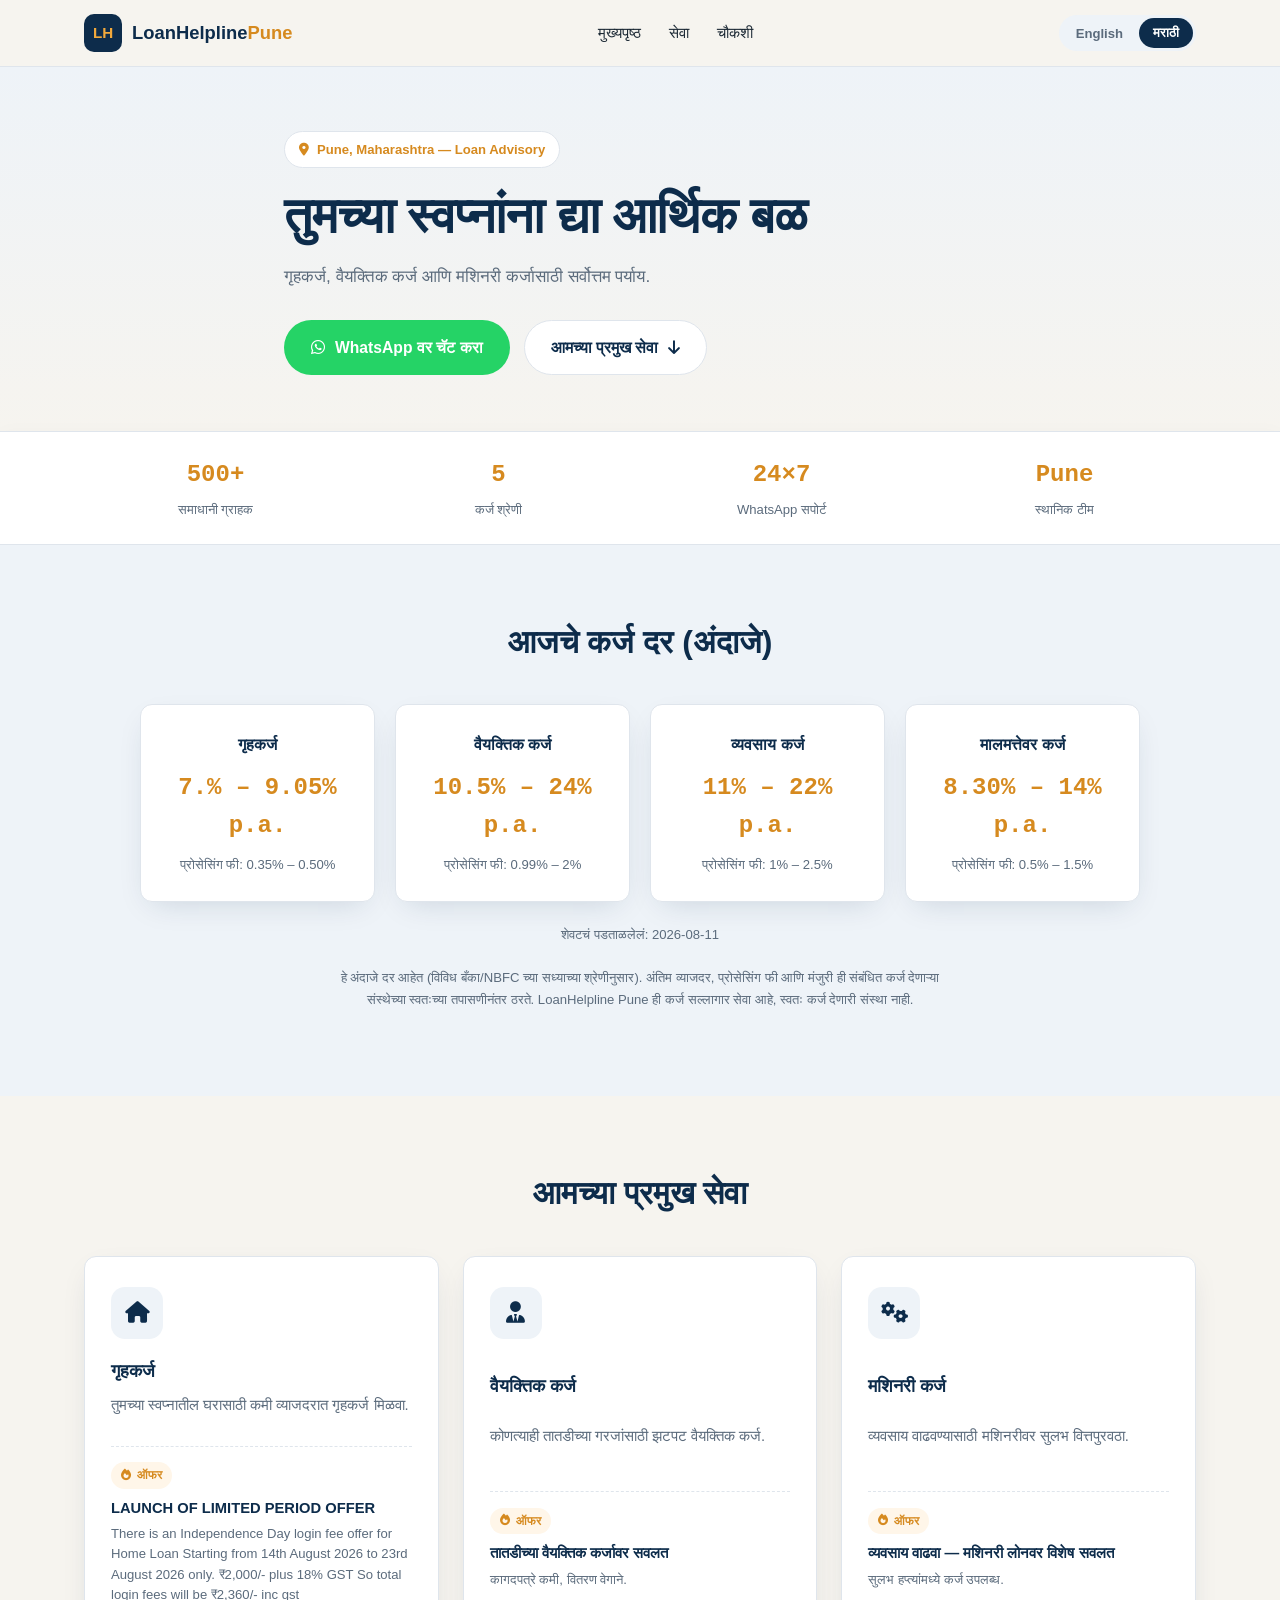
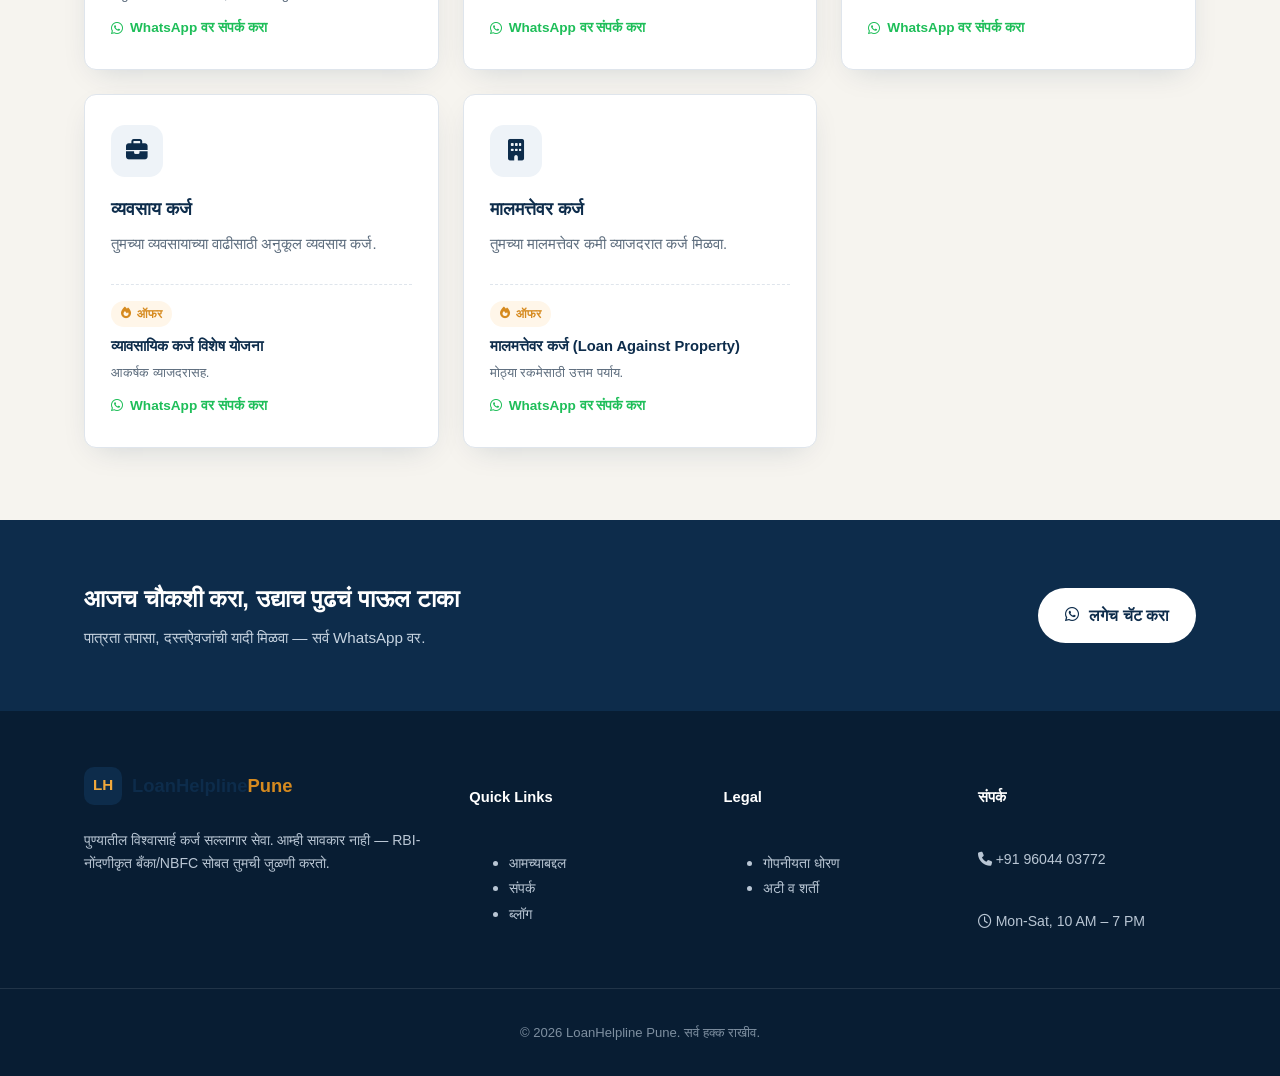
==== commit 3c7f96c8: "Agent suggestion: update index.html" ====
--- a/index.html
+++ b/index.html
@@ -3,6 +3,7 @@
 <head>
     <meta charset="UTF-8">
     <meta name="viewport" content="width=device-width, initial-scale=1.0">
+    <meta name="description" content="पुण्यात गृहकर्ज, वैयक्तिक कर्ज, व्यवसाय कर्ज आणि मालमत्तेवर कर्ज यासह विविध प्रकारच्या कर्जांसाठी तज्ञांचा सल्ला मिळवा. LoanHelpline Pune तुम्हाला योग्य बँक किंवा NBFC शी जोडते.">
     <title>LoanHelpline Pune — Loan Advisory Services</title>
     <link rel="stylesheet" href="style.css">
     <!-- FontAwesome for Icons -->
@@ -182,4 +183,4 @@
 
     <script src="script.js"></script>
 </body>
-</html>
+</html>
--- a/style.css
+++ b/style.css
@@ -25,95 +25,70 @@
 a{color:inherit; text-decoration:none;}
 img{max-width:100%; display:block;}
 :focus-visible{outline:3px solid var(--gold-deep); outline-offset:2px;}
-.wrap{max-width:1160px; margin:0 auto; padding:0 24px;}
+.container{max-width:1160px; margin:0 auto; padding:0 24px;}
 h1,h2,h3{font-family:var(--display); font-weight:700; margin:0; color:var(--ink);}
 .btn{display:inline-flex; align-items:center; gap:10px; padding:14px 26px; border-radius:999px; font-weight:600; font-size:0.98rem; border:1px solid transparent; cursor:pointer; white-space:nowrap;}
 .btn-whatsapp{background:var(--whatsapp); color:#fff;}
 .btn-whatsapp:hover{background:var(--whatsapp-deep);}
-.btn-whatsapp-inverse{background:#fff; color:var(--ink);}
-.btn-whatsapp-inverse:hover{background:var(--paper-blue);}
-.btn-outline{border-color:rgba(13,44,75,0.25); color:var(--ink);}
-.btn-outline:hover{border-color:var(--ink); background:var(--paper-blue);}
-.site-header{position:sticky; top:0; z-index:100; background:rgba(246,244,239,0.92); backdrop-filter:blur(10px); border-bottom:1px solid var(--line);}
-.header-inner{display:flex; align-items:center; justify-content:space-between; padding:14px 0;}
-.brand{display:flex; align-items:center; gap:10px;}
-.brand-mark{width:38px; height:38px; border-radius:10px; background:var(--ink); color:var(--gold); font-family:var(--display); font-weight:800; font-size:0.95rem; display:flex; align-items:center; justify-content:center; flex-shrink:0;}
-.brand-text{font-family:var(--display); font-weight:700; font-size:1.15rem; color:var(--ink);}
-.brand-text em{font-style:normal; color:var(--gold-deep);}
-.brand-text.light{color:#fff;}
-.brand-text.light em{color:var(--gold);}
+.btn-secondary{background:var(--card); color:var(--ink); border:1px solid var(--line);}
+.btn-secondary:hover{background:var(--paper-blue);}
+.btn-white{background:#fff; color:var(--ink);}
+.btn-white:hover{background:var(--paper-blue);}
+
+/* ---------- Header & Navigation ---------- */
+.site-header{position:sticky; top:0; z-index:100; background:rgba(246,244,239,0.95); backdrop-filter:blur(10px); border-bottom:1px solid var(--line);}
+.nav-container{display:flex; align-items:center; justify-content:space-between; padding:14px 24px; max-width:1160px; margin:0 auto;}
+.logo{display:flex; align-items:center; gap:10px;}
+.logo-badge{width:38px; height:38px; border-radius:10px; background:var(--ink); color:var(--gold); font-family:var(--display); font-weight:800; font-size:0.95rem; display:flex; align-items:center; justify-content:center; flex-shrink:0;}
+.logo-text{font-family:var(--display); font-weight:700; font-size:1.15rem; color:var(--ink);}
+.logo-text span{color:var(--gold-deep);}
 .main-nav{display:flex; align-items:center; gap:28px;}
 .main-nav a{font-weight:500; font-size:0.95rem; color:var(--text);}
 .main-nav a:hover{color:var(--ink);}
-.whatsapp-nav-btn{background:var(--whatsapp); color:#fff !important; padding:9px 18px; border-radius:999px; font-weight:600; display:flex; align-items:center; gap:8px;}
-.whatsapp-nav-btn:hover{background:var(--whatsapp-deep);}
-.header-actions{display:flex; align-items:center; gap:14px;}
-.lang-toggle{display:flex; background:var(--paper-blue); border-radius:999px; padding:3px; gap:2px;}
+.lang-switcher{display:flex; background:var(--paper-blue); border-radius:999px; padding:3px; gap:2px;}
 .lang-button{border:none; background:transparent; padding:7px 14px; border-radius:999px; font-size:0.82rem; font-weight:600; cursor:pointer; color:var(--text-muted);}
 .lang-button.active{background:var(--ink); color:#fff;}
-.menu-toggle{display:none; background:none; border:none; font-size:1.5rem; cursor:pointer; color:var(--ink);}
-@media (max-width:860px){ .main-nav{position:absolute; top:100%; left:0; right:0; background:var(--paper); flex-direction:column; align-items:flex-start; padding:18px 24px; gap:16px; border-bottom:1px solid var(--line); display:none;} .main-nav.open{display:flex;} .menu-toggle{display:block;} }
-.hero{background:linear-gradient(180deg, var(--paper-blue) 0%, var(--paper) 100%); padding:64px 0 0;}
-.hero-grid{display:grid; grid-template-columns:1.15fr 0.85fr; gap:48px; align-items:center; padding-bottom:56px;}
-@media (max-width:900px){ .hero-grid{grid-template-columns:1fr;} }
-.eyebrow{display:inline-flex; align-items:center; gap:8px; font-size:0.82rem; font-weight:600; color:var(--gold-deep); background:#fff; border:1px solid var(--line); padding:7px 14px; border-radius:999px; margin:0 0 20px;}
+@media (max-width:860px){ .main-nav{position:absolute; top:100%; left:0; right:0; background:var(--paper); flex-direction:column; align-items:flex-start; padding:18px 24px; gap:16px; border-bottom:1px solid var(--line); display:none;} .main-nav.open{display:flex;} }
+
+/* ---------- Hero Section ---------- */
+.hero{background:linear-gradient(180deg, var(--paper-blue) 0%, var(--paper) 100%); padding:64px 0 56px;}
+.hero-content{max-width:760px;}
+.hero-tag{display:inline-flex; align-items:center; gap:8px; font-size:0.82rem; font-weight:600; color:var(--gold-deep); background:#fff; border:1px solid var(--line); padding:7px 14px; border-radius:999px; margin-bottom:20px;}
 .hero h1{font-size:clamp(2.1rem, 4.2vw, 3.1rem); line-height:1.14; margin-bottom:18px; letter-spacing:-0.01em;}
-.hero-sub{font-size:1.08rem; color:var(--text-muted); max-width:46ch; margin:0 0 30px;}
-.hero-actions{display:flex; gap:14px; flex-wrap:wrap;}
-.hero-card{background:var(--card); border-radius:var(--radius); box-shadow:var(--shadow); padding:28px; border:1px solid var(--line);}
-.hero-card-badge{display:inline-flex; align-items:center; gap:8px; font-size:0.78rem; font-weight:600; color:var(--ink); background:var(--paper-blue); padding:6px 12px; border-radius:999px;}
-.hero-card-stats{list-style:none; margin:22px 0; padding:20px 0; display:flex; justify-content:space-between; border-top:1px dashed var(--line); border-bottom:1px dashed var(--line);}
-.hero-card-stats li{display:flex; flex-direction:column; align-items:center; text-align:center;}
-.hero-card-stats .n{font-family:var(--mono); font-weight:600; font-size:1.4rem; color:var(--ink); font-variant-numeric:tabular-nums;}
-.hero-card-stats .n small{font-size:0.7rem; font-weight:500;}
-.hero-card-stats .l{font-size:0.72rem; color:var(--text-muted); margin-top:4px;}
-.hero-card-note{font-size:0.85rem; color:var(--text-muted); margin:0; line-height:1.6;}
-.ledger-strip{background:var(--ink); padding:22px 0;}
-.ledger-strip-inner{display:flex; justify-content:space-between; flex-wrap:wrap; gap:20px;}
-.ledger-item{display:flex; flex-direction:column; align-items:center; flex:1; min-width:110px; position:relative;}
-.ledger-item:not(:last-child)::after{content:""; position:absolute; right:-10px; top:0; bottom:0; width:1px; background:rgba(255,255,255,0.14);}
-@media (max-width:700px){ .ledger-item:not(:last-child)::after{display:none;} }
-.ledger-n{font-family:var(--mono); font-weight:600; font-size:1.3rem; color:var(--gold); font-variant-numeric:tabular-nums;}
-.ledger-l{font-size:0.76rem; color:#C6D3E0; margin-top:4px; text-align:center;}
-section{padding:72px 0;}
-.section-head{margin-bottom:36px;}
-.section-head.center{text-align:center;}
-.section-head h2{font-size:clamp(1.5rem, 2.6vw, 2rem);}
-.offer-section{background:var(--paper);}
-.offer-card{background:var(--card); border:1px solid var(--line); border-left:5px solid var(--gold); border-radius:var(--radius); padding:28px 32px; max-width:760px; margin:0 auto; box-shadow:var(--shadow); font-size:1rem; line-height:1.8;}
-.offer-card strong{color:var(--ink); display:block; margin-bottom:6px; font-family:var(--display); font-size:1.05rem;}
-.rates-section{background:var(--paper-blue);}
-.loan-rates-content{max-width:1000px; margin:0 auto;}
+.hero p{font-size:1.08rem; color:var(--text-muted); max-width:46ch; margin:0 0 30px;}
+.hero-buttons{display:flex; gap:14px; flex-wrap:wrap;}
+
+/* ---------- Trust Bar ---------- */
+.trust-bar{background:var(--card); border-top:1px solid var(--line); border-bottom:1px solid var(--line); padding:24px 0; box-shadow:0 4px 20px rgba(0,0,0,0.03);}
+.trust-grid{display:grid; grid-template-columns:repeat(4, 1fr); gap:20px; text-align:center; max-width:1160px; margin:0 auto; padding:0 24px;}
+.trust-item{display:flex; flex-direction:column; align-items:center;}
+.trust-number{font-family:var(--mono); font-weight:700; font-size:1.5rem; color:var(--gold-deep);}
+.trust-label{font-size:0.82rem; color:var(--text-muted); margin-top:4px;}
+@media (max-width:600px){ .trust-grid{grid-template-columns:repeat(2, 1fr); gap:16px;} }
+
+/* ---------- Loan Rates Section ---------- */
+.loan-rates-section{background:var(--paper-blue); padding:72px 0;}
+.section-title{text-align:center; font-size:clamp(1.5rem, 2.6vw, 2rem); margin-bottom:36px;}
+.loan-rates-grid{max-width:1000px; margin:0 auto;}
 .loan-rates-grid-inner{display:grid; grid-template-columns:repeat(auto-fit, minmax(220px,1fr)); gap:20px;}
 .rate-card{background:var(--card); border:1px solid var(--line); border-radius:var(--radius); padding:26px 22px; text-align:center; box-shadow:var(--shadow);}
 .rate-card h3{font-size:1.02rem; margin-bottom:12px; color:var(--ink);}
-.rate-card .rate-figure{font-family:var(--mono); font-weight:600; font-size:1.5rem; color:var(--gold-deep); margin:0 0 8px; font-variant-numeric:tabular-nums;}
-.rate-card .rate-sub{font-size:0.82rem; color:var(--text-muted); margin:0;}
+.rate-figure{font-family:var(--mono); font-weight:600; font-size:1.5rem; color:var(--gold-deep); margin:0 0 8px; font-variant-numeric:tabular-nums;}
+.rate-sub{font-size:0.82rem; color:var(--text-muted); margin:0;}
 .rates-verified,.rates-note{text-align:center; font-size:0.82rem; color:var(--text-muted); margin-top:22px;}
 .rates-note{max-width:640px; margin-left:auto; margin-right:auto; line-height:1.7;}
-.services-section{background:var(--paper);}
-.services-grid{display:grid; grid-template-columns:repeat(auto-fit, minmax(230px,1fr)); gap:22px;}
-.service-card{background:var(--card); border:1px solid var(--line); border-radius:var(--radius); padding:30px 26px; transition:transform 0.15s ease, box-shadow 0.15s ease;}
-.service-card:hover{transform:translateY(-4px); box-shadow:var(--shadow);}
+
+/* ---------- Services Section ---------- */
+.services{background:var(--paper); padding:72px 0;}
+.services-grid{display:grid; grid-template-columns:repeat(auto-fit, minmax(280px,1fr)); gap:24px;}
+.service-card{background:var(--card); border:1px solid var(--line); border-radius:var(--radius); padding:30px 26px; transition:transform 0.15s ease, box-shadow 0.15s ease; display:flex; flex-direction:column; justify-content:space-between; box-shadow:var(--shadow);}
+.service-card:hover{transform:translateY(-4px); box-shadow:0 12px 35px -10px rgba(13,44,75,0.22);}
 .service-icon{width:52px; height:52px; border-radius:14px; background:var(--paper-blue); color:var(--ink); display:flex; align-items:center; justify-content:center; font-size:1.35rem; margin-bottom:18px;}
 .service-card h3{font-size:1.12rem; margin-bottom:8px;}
 .service-card p{font-size:0.92rem; color:var(--text-muted); margin:0 0 14px; line-height:1.65;}
-.service-cta{display:inline-flex; align-items:center; gap:7px; font-size:0.85rem; font-weight:600; color:var(--whatsapp-deep);}
-.service-cta:hover{text-decoration:underline;}
-.cta-band{background:var(--ink); color:#fff;}
-.cta-band-inner{display:flex; justify-content:space-between; align-items:center; gap:24px; flex-wrap:wrap;}
-.cta-band h2{color:#fff; font-size:1.5rem; margin-bottom:8px;}
-.cta-band p{color:#C6D3E0; margin:0; font-size:0.95rem;}
-.site-footer{background:var(--ink-deep); color:#B9C6D4; padding:56px 0 0;}
-.footer-grid{display:grid; grid-template-columns:1.6fr 1fr 1fr 1fr; gap:36px; padding-bottom:40px;}
-@media (max-width:760px){ .footer-grid{grid-template-columns:1fr 1fr;} }
-.footer-brand p{font-size:0.88rem; line-height:1.7; margin-top:14px; max-width:320px;}
-.footer-col h4{color:#fff; font-family:var(--display); font-size:0.92rem; margin-bottom:14px;}
-.footer-col{display:flex; flex-direction:column; gap:10px;}
-.footer-col a{font-size:0.88rem;}
-.footer-col a:hover{color:#fff;}
-.footer-note{font-size:0.78rem; color:#7E8FA0;}
-.footer-bottom{border-top:1px solid rgba(255,255,255,0.1); padding:20px 0; text-align:center; font-size:0.82rem; color:#7E8FA0;}
+.service-link{display:inline-flex; align-items:center; gap:7px; font-size:0.85rem; font-weight:600; color:var(--whatsapp-deep); margin-top:12px;}
+.service-link:hover{text-decoration:underline;}
+
 /* ---------- Per-loan-type offers inside service cards ---------- */
 .service-offer{
   margin-top:14px; padding-top:14px; border-top:1px dashed var(--line);
@@ -128,3 +103,20 @@
 .service-offer p{
   font-size:0.82rem; color:var(--text-muted); margin:0; line-height:1.55;
 }
+
+/* ---------- CTA Banner ---------- */
+.cta-banner{background:var(--ink); color:#fff; padding:60px 0;}
+.cta-flex{display:flex; justify-content:space-between; align-items:center; gap:24px; flex-wrap:wrap;}
+.cta-banner h2{color:#fff; font-size:1.5rem; margin-bottom:8px;}
+.cta-banner p{color:#C6D3E0; margin:0; font-size:0.95rem;}
+
+/* ---------- Footer ---------- */
+.site-footer{background:var(--ink-deep); color:#B9C6D4; padding:56px 0 0;}
+.footer-grid{display:grid; grid-template-columns:1.6fr 1fr 1fr 1fr; gap:36px; padding-bottom:40px;}
+@media (max-width:760px){ .footer-grid{grid-template-columns:1fr 1fr;} }
+.footer-col p{font-size:0.88rem; line-height:1.7; margin-top:14px;}
+.footer-col h4{color:#fff; font-family:var(--display); font-size:0.92rem; margin-bottom:14px;}
+.footer-col{display:flex; flex-direction:column; gap:10px;}
+.footer-col a{font-size:0.88rem;}
+.footer-col a:hover{color:#fff;}
+.footer-bottom{border-top:1px solid rgba(255,255,255,0.1); padding:20px 0; text-align:center; font-size:0.82rem; color:#7E8FA0;}
